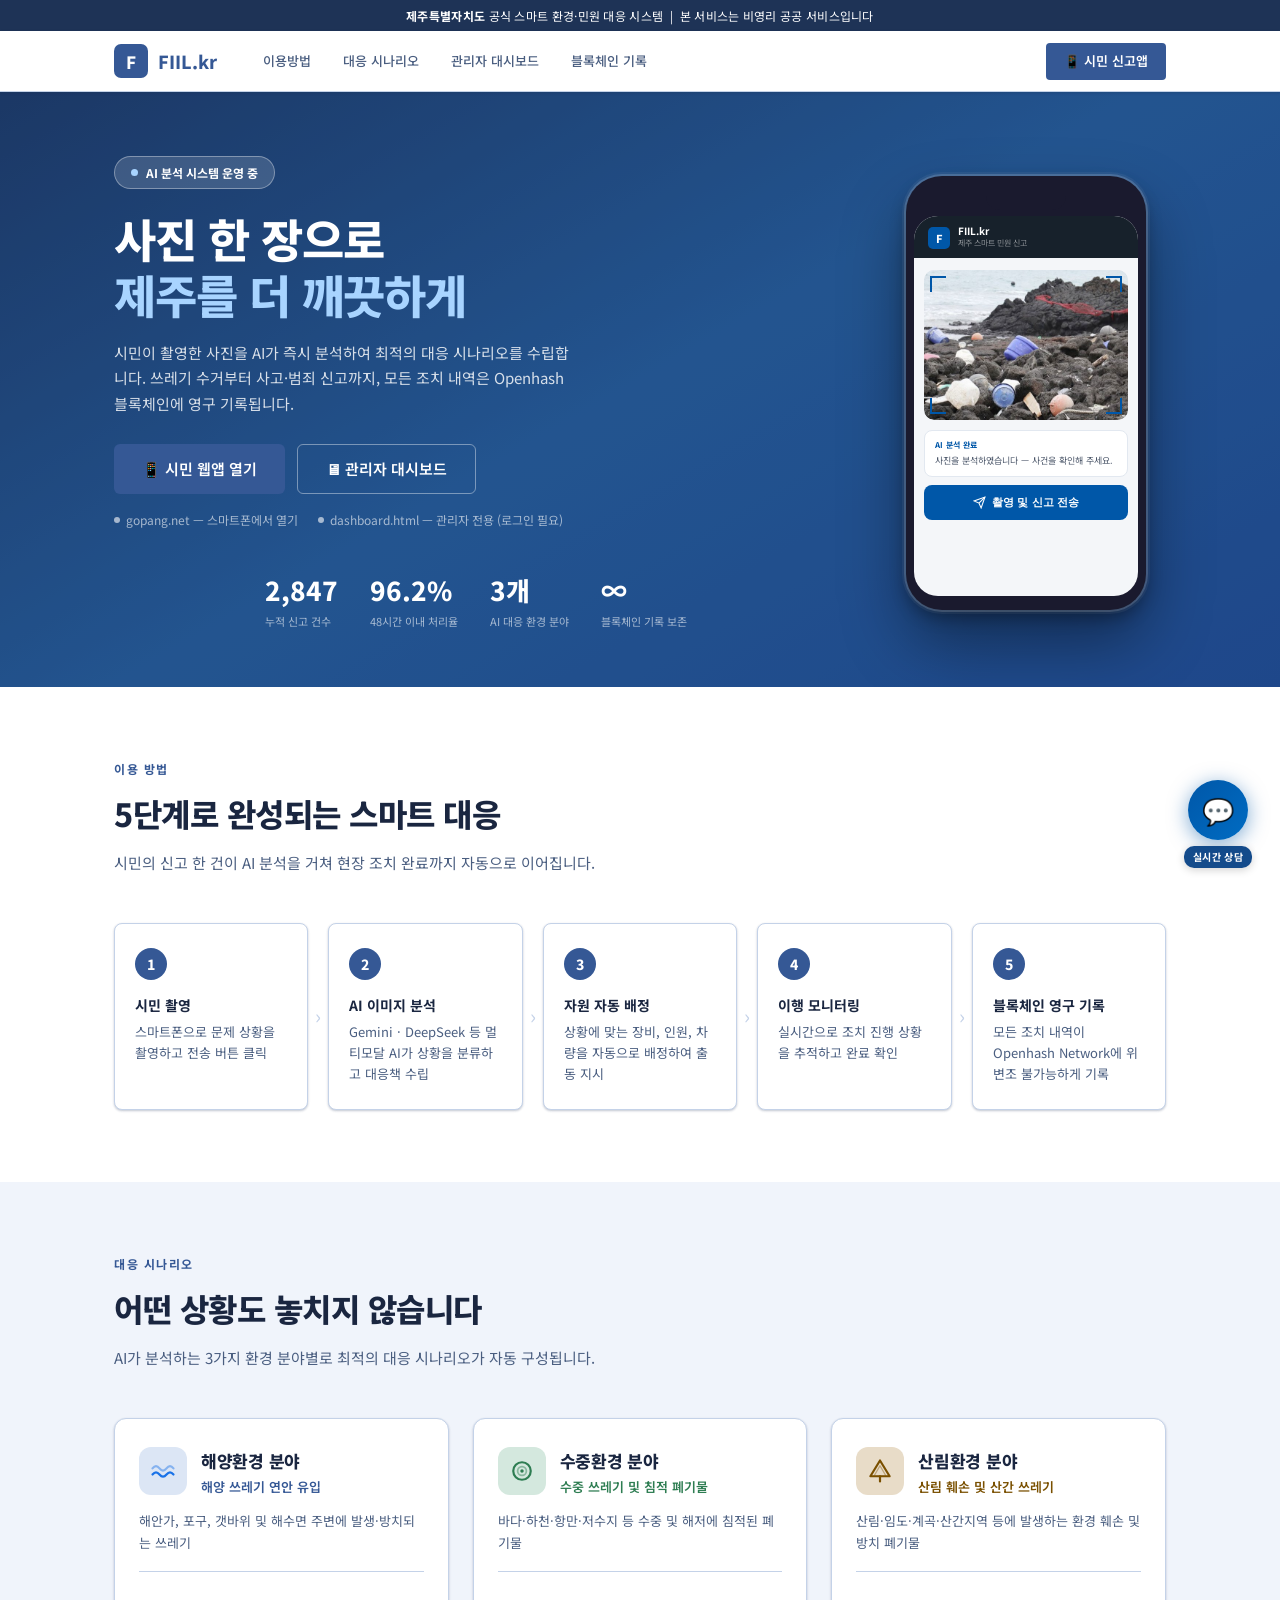
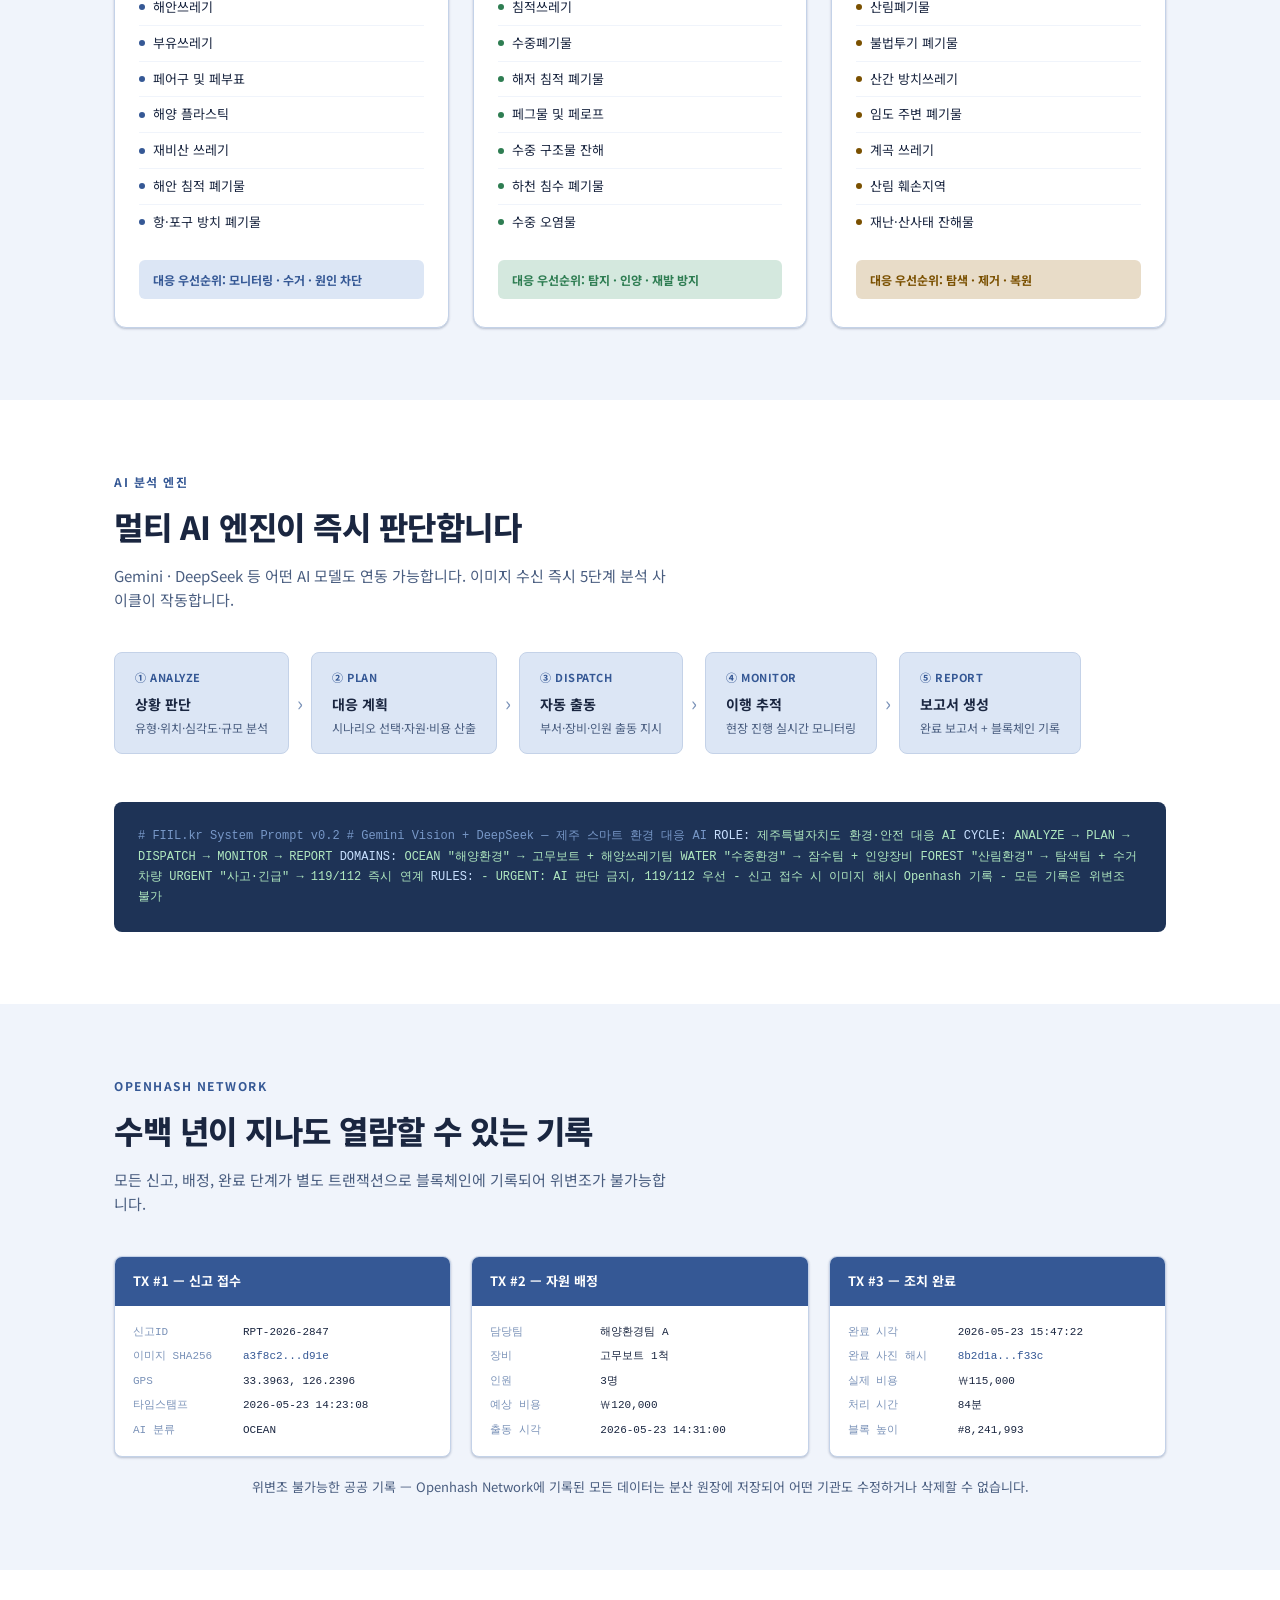
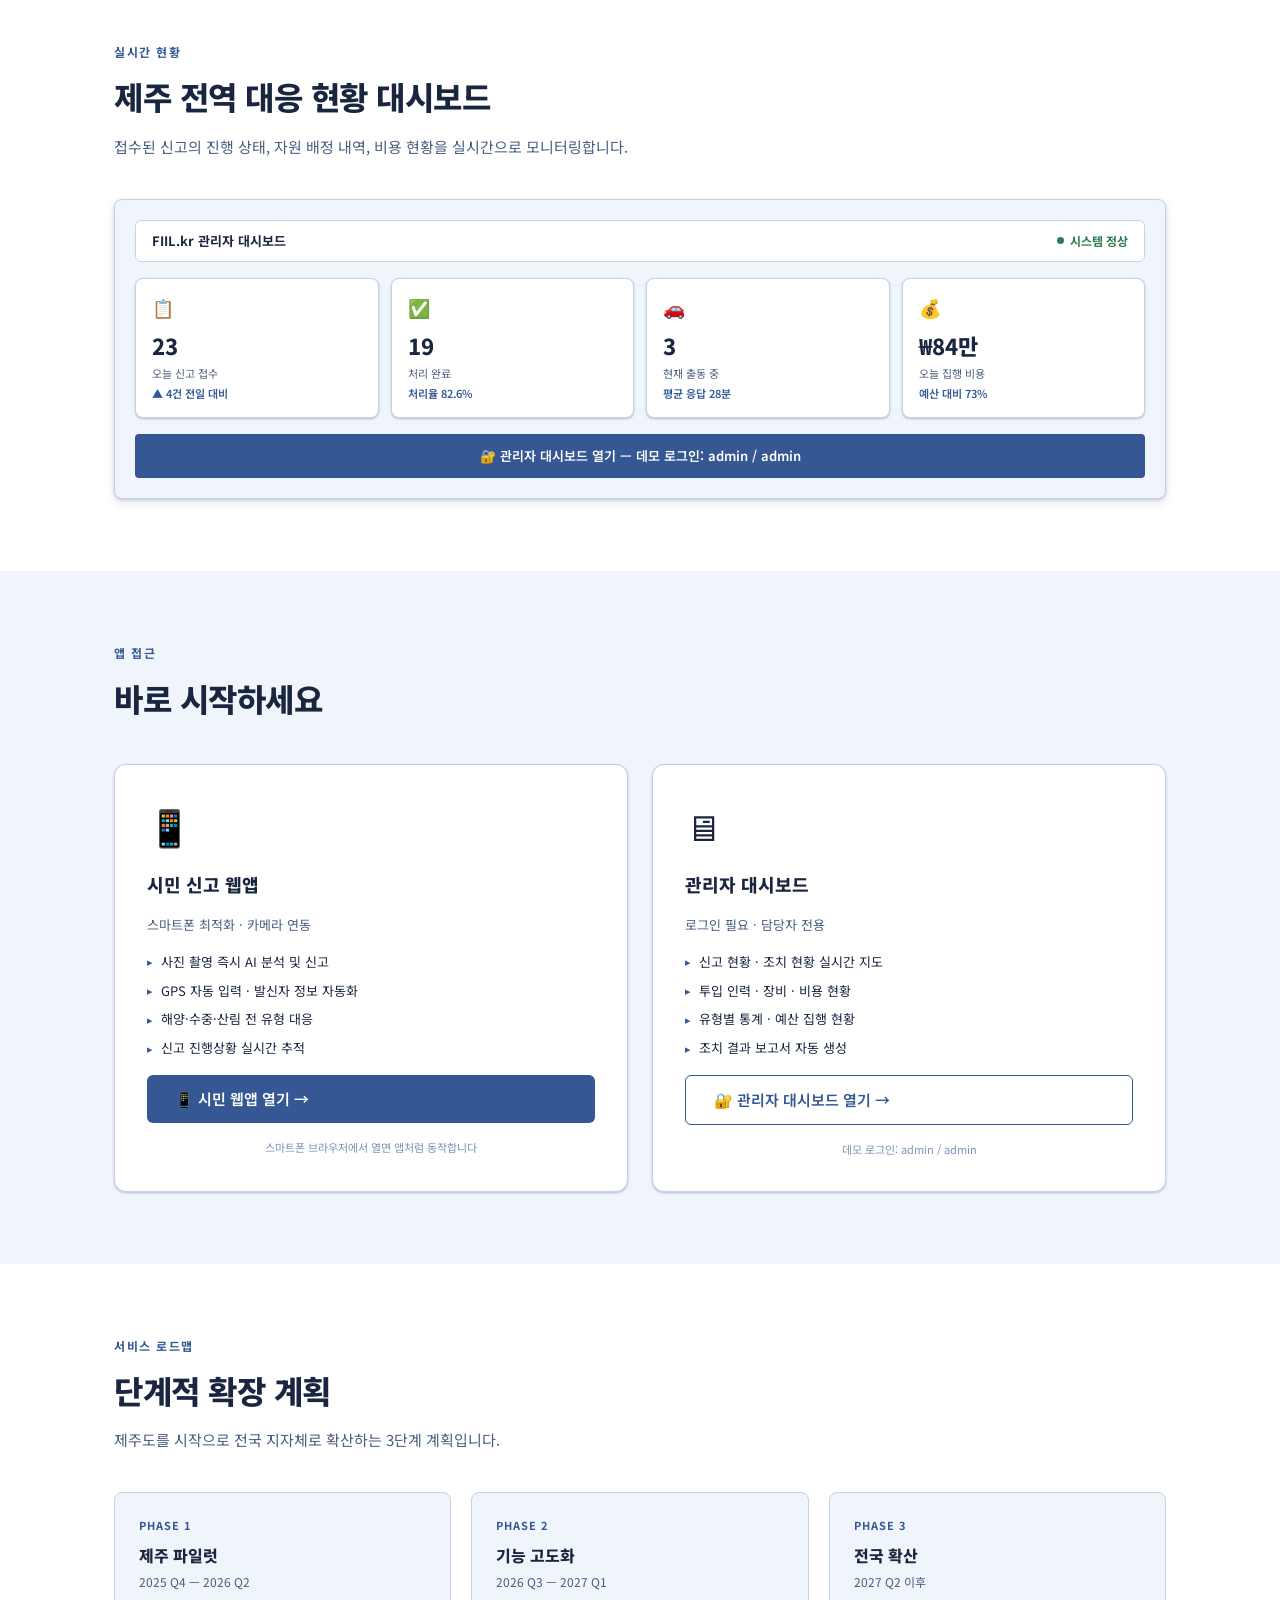
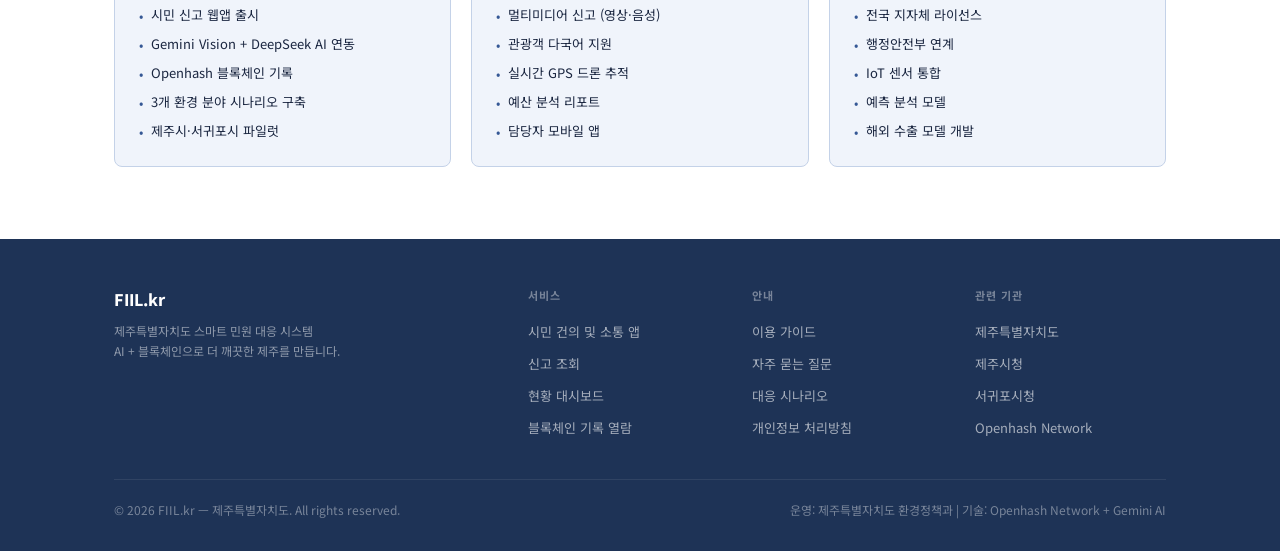
==== index.html @ f3c79646 "feat: 시민 웹앱 버튼 gopang.net 연결, floating 실시간 상담 버튼 추가" ====
<!DOCTYPE html>
<html lang="ko">
<head>
<meta charset="UTF-8">
<meta name="viewport" content="width=device-width, initial-scale=1.0">
<meta name="description" content="시민이 촬영한 사진 한 장으로 제주의 환경 문제를 AI가 분석하고 즉시 대응합니다.">
<title>FIIL.kr — 제주 스마트 민원 대응 시스템</title>
<style>

@import url('https://fonts.googleapis.com/css2?family=Noto+Sans+KR:wght@400;500;600;700;800&display=swap');
:root {
  --primary:     #355895;
  --primary-dk:  #27406e;
  --primary-bg:  #dce6f5;
  --surface:     #ffffff;
  --bg:          #f0f4fb;
  --border:      #c4d2e8;
  --text:        #1a2640;
  --sub:         #4a5e80;
  --hint:        #7a92b8;
  --dark:        #27406e;
  --darkest:     #1e3356;
  --shadow-1:    0 1px 2px rgba(30,51,86,.18),0 1px 3px rgba(30,51,86,.10);
  --shadow-2:    0 1px 3px rgba(30,51,86,.18),0 4px 8px rgba(30,51,86,.12);
  --r:           8px;
}
*,*::before,*::after{box-sizing:border-box;margin:0;padding:0}
html{scroll-behavior:smooth}
body{font-family:'Noto Sans KR',system-ui,sans-serif;font-size:15px;color:var(--text);background:var(--bg);line-height:1.6;-webkit-font-smoothing:antialiased}
a{text-decoration:none;color:inherit}
img{max-width:100%}
.container{max-width:1100px;margin:0 auto;padding:0 24px}

/* ── GOV TOPBAR ── */
.gov-bar{background:var(--darkest);color:#fff;font-size:12px;padding:6px 0;text-align:center;letter-spacing:.3px}
.gov-bar a{color:rgba(255,255,255,.8)}

/* ── NAV ── */
.nav{background:var(--surface);border-bottom:1px solid var(--border);position:sticky;top:0;z-index:100;box-shadow:var(--shadow-1)}
.nav-inner{display:flex;align-items:center;height:60px;gap:32px}
.nav-logo{display:flex;align-items:center;gap:10px;font-size:18px;font-weight:800;color:var(--primary)}
.nav-logo-icon{width:34px;height:34px;background:var(--primary);border-radius:7px;display:flex;align-items:center;justify-content:center;color:#fff;font-size:17px;font-weight:800}
.nav-links{display:flex;gap:4px;flex:1}
.nav-links a{padding:6px 14px;border-radius:4px;font-size:13px;font-weight:500;color:var(--sub);transition:background .15s,color .15s}
.nav-links a:hover{background:var(--primary-bg);color:var(--primary)}
.nav-cta{display:flex;gap:8px}
.btn{display:inline-flex;align-items:center;gap:6px;padding:8px 18px;border-radius:4px;font-size:13px;font-weight:600;font-family:inherit;cursor:pointer;border:none;transition:box-shadow .15s,background .15s}
.btn-contained{background:var(--primary);color:#fff}
.btn-contained:hover{background:var(--primary-dk);box-shadow:var(--shadow-1)}
.btn-outlined{background:transparent;border:1.5px solid var(--primary);color:var(--primary)}
.btn-outlined:hover{background:var(--primary-bg)}
.btn-lg{padding:12px 28px;font-size:15px;border-radius:6px}

/* ── HERO ── */
.hero{
  color:#fff;
  position:relative;
  min-height:440px;
  background: linear-gradient(150deg, #1a3a6b 0%, #2563A8 50%, #1e50a0 100%);
  overflow:hidden;
}
.hero::before{
  content:'';position:absolute;inset:0;
  background:rgba(30,51,86,.30);
  pointer-events:none;z-index:0;
}
.hero > .container{position:relative;z-index:1;}
.hero-badge{display:inline-flex;align-items:center;gap:8px;background:rgba(255,255,255,.15);border:1px solid rgba(255,255,255,.35);border-radius:20px;padding:6px 16px;font-size:12px;font-weight:700;margin-bottom:28px;color:#fff}
.hero-dot{width:7px;height:7px;border-radius:50%;background:#a8d4ff;animation:pulse 2s infinite}
@keyframes pulse{0%,100%{opacity:1;transform:scale(1)}50%{opacity:.6;transform:scale(1.3)}}
.hero h1{font-size:clamp(28px,5vw,48px);font-weight:800;line-height:1.2;margin-bottom:20px;letter-spacing:-1px}
.hero h1 em{color:#a8d4ff;font-style:normal}
.hero-desc{font-size:16px;color:rgba(255,255,255,.80);max-width:560px;margin:0 auto 36px}
.hero-actions{display:flex;justify-content:center;gap:14px;flex-wrap:wrap}
.hero-stats{display:flex;justify-content:center;gap:40px;margin-top:52px;flex-wrap:wrap}
.hero-stat-val{font-size:28px;font-weight:800;color:#fff}
.hero-stat-lbl{font-size:12px;color:rgba(255,255,255,.6);margin-top:2px}


.hero-inner{display:flex;align-items:center;justify-content:space-between;gap:48px;padding:64px 0 56px;min-height:440px;}
.hero-left{flex:1;text-align:left;}
.hero-badge{display:inline-flex;align-items:center;gap:8px;background:rgba(255,255,255,.15);border:1px solid rgba(255,255,255,.35);border-radius:20px;padding:6px 16px;font-size:12px;font-weight:700;margin-bottom:22px;color:#fff;}
.hero-dot{width:7px;height:7px;border-radius:50%;background:#a8d4ff;animation:pulse 2s infinite;}
@keyframes pulse{0%,100%{opacity:1;transform:scale(1)}50%{opacity:.6;transform:scale(1.3)}}
.hero h1{font-size:clamp(26px,4.5vw,46px);font-weight:800;line-height:1.2;margin-bottom:18px;letter-spacing:-1px;text-align:left;}
.hero h1 em{color:#a8d4ff;font-style:normal;}
.hero-desc{font-size:15px;color:rgba(255,255,255,.82);max-width:460px;margin:0 0 28px;line-height:1.7;text-align:left;}
.hero-actions{display:flex;gap:12px;flex-wrap:wrap;justify-content:flex-start;margin-bottom:16px;}
.hero-links{display:flex;gap:20px;flex-wrap:wrap;}
.hero-link{font-size:12px;color:rgba(255,255,255,.60);display:flex;align-items:center;gap:6px;}
.hero-link::before{content:'';width:6px;height:6px;border-radius:50%;background:currentColor;flex-shrink:0;}
.hero-link:hover{color:rgba(255,255,255,.90);}
.hero-stats{display:flex;gap:32px;flex-wrap:wrap;margin-top:40px;}
.hero-stat-val{font-size:26px;font-weight:800;color:#fff;}
.hero-stat-lbl{font-size:11px;color:rgba(255,255,255,.6);margin-top:2px;}

/* 스마트폰 목업 */
.hero-right{flex-shrink:0;width:280px;}
.phone-mockup{
  position:relative;
  width:240px;
  margin:0 auto;
  background:#1a1a2e;
  border-radius:36px;
  padding:14px 8px;
  box-shadow:
    0 0 0 2px rgba(255,255,255,.15),
    0 0 0 4px rgba(255,255,255,.05),
    0 32px 64px rgba(0,0,0,.4),
    0 8px 16px rgba(0,0,0,.3);
}
.phone-notch{
  width:80px;height:20px;background:#1a1a2e;
  border-radius:0 0 14px 14px;
  margin:0 auto 6px;position:relative;z-index:2;
}
.phone-screen{
  background:#F4F6F9;
  border-radius:24px;
  overflow:hidden;
  min-height:380px;
}
.phone-topbar{
  background:#17212B;
  padding:10px 14px 8px;
  display:flex;align-items:center;gap:8px;
}
.phone-topbar-logo{
  width:22px;height:22px;background:#0057A8;
  border-radius:5px;display:flex;align-items:center;justify-content:center;
  font-size:11px;font-weight:800;color:#fff;flex-shrink:0;
}
.phone-topbar-info{flex:1;}
.phone-topbar-name{font-size:10px;font-weight:700;color:#fff;line-height:1;}
.phone-topbar-sub{font-size:8px;color:rgba(255,255,255,.5);margin-top:1px;}
.phone-body{padding:12px 10px;}
.phone-camera-box{
  background:#e0e5ec;
  border-radius:10px;
  height:130px;
  display:flex;align-items:center;justify-content:center;
  margin-bottom:10px;
  position:relative;
  overflow:hidden;
}
.phone-camera-icon{color:#9AA5B4;font-size:28px;}
.phone-scan-line{
  position:absolute;inset:0;
  border:2px solid rgba(0,87,168,.4);border-radius:10px;
}
.phone-scan-corner{
  position:absolute;width:16px;height:16px;border-color:#0057A8;border-style:solid;border-width:0;
}
.phone-scan-corner.tl{top:6px;left:6px;border-top-width:2px;border-left-width:2px;}
.phone-scan-corner.tr{top:6px;right:6px;border-top-width:2px;border-right-width:2px;}
.phone-scan-corner.bl{bottom:6px;left:6px;border-bottom-width:2px;border-left-width:2px;}
.phone-scan-corner.br{bottom:6px;right:6px;border-bottom-width:2px;border-right-width:2px;}
.phone-msg{
  background:#fff;
  border-radius:8px;
  padding:8px 10px;
  font-size:9px;
  color:#4A5568;
  line-height:1.5;
  margin-bottom:8px;
  border:1px solid #E2E8F0;
}
.phone-msg-label{font-size:8px;font-weight:700;color:#0057A8;margin-bottom:3px;text-transform:uppercase;letter-spacing:.3px;}
.phone-send-btn{
  width:100%;
  background:#0057A8;
  color:#fff;
  border:none;
  border-radius:8px;
  padding:10px 0;
  font-size:11px;
  font-weight:700;
  display:flex;align-items:center;justify-content:center;gap:6px;
  cursor:pointer;
}

@media(max-width:860px){
  .hero-inner{flex-direction:column;align-items:flex-start;padding:48px 0 40px;}
  .hero h1,.hero-desc,.hero-actions,.hero-links{text-align:left;}
  .hero-right{display:none;}
  .hero-stats{gap:20px;}
}
/* ── SECTION COMMONS ── */
.section{padding:72px 0}
.section-label{font-size:12px;font-weight:700;text-transform:uppercase;letter-spacing:1.5px;color:var(--primary);margin-bottom:10px}
.section-title{font-size:clamp(22px,3.5vw,32px);font-weight:800;letter-spacing:-0.5px;margin-bottom:12px;color:var(--text)}
.section-desc{font-size:15px;color:var(--sub);max-width:560px}
.section-alt{background:var(--surface)}

/* ── HOW-TO STEPS ── */
.steps-grid{display:grid;grid-template-columns:repeat(auto-fit,minmax(180px,1fr));gap:20px;margin-top:48px}
.step-card{background:var(--surface);border:1px solid var(--border);border-radius:var(--r);padding:24px 20px;box-shadow:var(--shadow-1);position:relative}
.step-num{width:32px;height:32px;background:var(--primary);color:#fff;border-radius:50%;display:flex;align-items:center;justify-content:center;font-size:14px;font-weight:800;margin-bottom:14px}
.step-title{font-size:14px;font-weight:700;margin-bottom:6px;color:var(--text)}
.step-desc{font-size:13px;color:var(--sub);line-height:1.6}
.step-arrow{position:absolute;right:-14px;top:50%;transform:translateY(-50%);color:var(--border);font-size:20px;z-index:1}

/* ── SCENARIO SECTION ── */
.scenarios-section{padding:72px 0;background:var(--bg)}
.scenario-grid{display:grid;grid-template-columns:repeat(3,1fr);gap:24px;margin-top:48px}
@media(max-width:860px){.scenario-grid{grid-template-columns:1fr}}

.scenario-card{
  background:var(--surface);
  border:1px solid var(--border);
  border-radius:12px;
  padding:28px 24px;
  box-shadow:var(--shadow-1);
  transition:box-shadow .2s,transform .2s;
  display:flex;flex-direction:column;gap:0;
}
.scenario-card:hover{box-shadow:var(--shadow-2);transform:translateY(-2px)}

.sc-header{display:flex;align-items:flex-start;gap:14px;margin-bottom:12px}
.sc-icon{width:48px;height:48px;border-radius:12px;flex-shrink:0;display:flex;align-items:center;justify-content:center;}
.sc-icon-ocean  {background:var(--primary-bg)}
.sc-icon-water  {background:#d4e8de}
.sc-icon-forest {background:#e8dcc8}

.sc-title{font-size:17px;font-weight:800;color:var(--text);margin-bottom:3px;letter-spacing:-.3px}
.sc-sub{font-size:13px;font-weight:600}
.sc-sub-ocean  {color:var(--primary)}
.sc-sub-water  {color:#2e7d52}
.sc-sub-forest {color:#7a5000}

.sc-desc{font-size:13px;color:var(--sub);line-height:1.65;margin-bottom:18px;padding-bottom:18px;border-bottom:1px solid var(--border)}

.sc-list{list-style:none;margin-bottom:20px;display:flex;flex-direction:column;gap:0}
.sc-list li{font-size:13px;color:var(--text);padding:7px 0;border-bottom:1px solid var(--bg);display:flex;align-items:center;gap:8px;}
.sc-list li:last-child{border-bottom:none}
.sc-list li::before{content:'';width:6px;height:6px;border-radius:50%;flex-shrink:0}
.scenario-ocean  .sc-list li::before{background:var(--primary)}
.scenario-water  .sc-list li::before{background:#2e7d52}
.scenario-forest .sc-list li::before{background:#7a5000}

.sc-footer{margin-top:auto;padding:10px 14px;border-radius:6px;font-size:12px;font-weight:700;}
.sc-footer-ocean  {background:var(--primary-bg);color:var(--primary)}
.sc-footer-water  {background:#d4e8de;color:#2e7d52}
.sc-footer-forest {background:#e8dcc8;color:#7a5000}

/* ── AI ENGINE ── */
.ai-section{padding:72px 0;background:var(--surface)}
.ai-cycle{display:flex;align-items:center;gap:0;margin:40px 0;overflow-x:auto;padding-bottom:8px}
.ai-step{background:var(--primary-bg);border:1px solid var(--border);border-radius:var(--r);padding:16px 20px;min-width:160px;flex-shrink:0;}
.ai-step-num{font-size:11px;font-weight:700;color:var(--primary);text-transform:uppercase;letter-spacing:.5px;margin-bottom:6px}
.ai-step-title{font-size:14px;font-weight:700;color:var(--text);margin-bottom:4px}
.ai-step-desc{font-size:12px;color:var(--sub);line-height:1.5}
.ai-arrow{color:var(--hint);font-size:20px;padding:0 8px;flex-shrink:0}

/* ── PROMPT BOX ── */
.prompt-box{
  background:var(--darkest);border-radius:var(--r);padding:24px;
  font-family:'JetBrains Mono','Courier New',monospace;font-size:12px;
  color:#c8d8f0;line-height:1.7;margin-top:32px;overflow-x:auto;
}
.prompt-comment{color:#7898c8}
.prompt-key{color:#c8e0ff}
.prompt-val{color:#b0e8c0}

/* ── BLOCKCHAIN ── */
.chain-section{padding:72px 0}
.chain-grid{display:grid;grid-template-columns:repeat(3,1fr);gap:20px;margin-top:40px}
@media(max-width:760px){.chain-grid{grid-template-columns:1fr}}
.chain-card{background:var(--surface);border:1px solid var(--border);border-radius:var(--r);overflow:hidden;box-shadow:var(--shadow-1)}
.chain-card-header{background:var(--primary);color:#fff;padding:14px 18px;font-size:13px;font-weight:700}
.chain-card-body{padding:18px;font-family:'JetBrains Mono','Courier New',monospace;font-size:11px}
.chain-row{display:flex;gap:10px;margin-bottom:8px;line-height:1.5}
.chain-row:last-child{margin-bottom:0}
.chain-k{color:var(--hint);min-width:100px;flex-shrink:0}
.chain-v{color:var(--text);word-break:break-all}
.chain-v.hash{color:var(--primary)}

/* ── DASHBOARD PREVIEW ── */
.dashboard-section{padding:72px 0;background:var(--surface)}
.dash-preview{background:var(--bg);border:1px solid var(--border);border-radius:var(--r);padding:20px;box-shadow:var(--shadow-2);margin-top:40px}
.dash-topbar{display:flex;align-items:center;justify-content:space-between;background:var(--surface);border:1px solid var(--border);border-radius:6px;padding:10px 16px;margin-bottom:16px}
.dash-status{display:flex;align-items:center;gap:6px;font-size:12px;font-weight:700;color:#2e7d52}
.dash-dot{width:7px;height:7px;border-radius:50%;background:#2e7d52}
.dash-stats{display:grid;grid-template-columns:repeat(4,1fr);gap:12px;margin-bottom:16px}
.dash-stat{background:var(--surface);border:1px solid var(--border);border-radius:var(--r);padding:14px 16px;box-shadow:var(--shadow-1)}
.dash-stat-icon{font-size:18px;margin-bottom:6px}
.dash-stat-val{font-size:22px;font-weight:800;color:var(--text)}
.dash-stat-lbl{font-size:11px;color:var(--sub);margin-top:2px}
.dash-stat-sub{font-size:11px;color:var(--primary);margin-top:2px;font-weight:600}

/* ── ACCESS ── */
.access-section{padding:72px 0}
.access-grid{display:grid;grid-template-columns:1fr 1fr;gap:24px;margin-top:40px}
@media(max-width:640px){.access-grid{grid-template-columns:1fr}}
.access-card{background:var(--surface);border:1px solid var(--border);border-radius:12px;padding:32px;box-shadow:var(--shadow-1);display:flex;flex-direction:column;gap:16px}
.access-icon{font-size:36px}
.access-title{font-size:18px;font-weight:800;color:var(--text)}
.access-desc{font-size:13px;color:var(--sub);line-height:1.6}
.access-list{list-style:none;display:flex;flex-direction:column;gap:8px}
.access-list li{font-size:13px;color:var(--text);display:flex;align-items:center;gap:8px}
.access-list li::before{content:'▸';color:var(--primary);font-size:11px}
.access-note{font-size:11px;color:var(--hint);text-align:center}

/* ── ROADMAP ── */
.roadmap-section{padding:72px 0;background:var(--surface)}
.roadmap-grid{display:grid;grid-template-columns:repeat(3,1fr);gap:20px;margin-top:40px}
@media(max-width:760px){.roadmap-grid{grid-template-columns:1fr}}
.roadmap-card{border:1px solid var(--border);border-radius:var(--r);padding:24px;background:var(--bg)}
.roadmap-phase{font-size:11px;font-weight:700;text-transform:uppercase;letter-spacing:1px;color:var(--primary);margin-bottom:8px}
.roadmap-title{font-size:16px;font-weight:800;margin-bottom:4px;color:var(--text)}
.roadmap-period{font-size:12px;color:var(--sub);margin-bottom:14px}
.roadmap-list{list-style:none;display:flex;flex-direction:column;gap:7px}
.roadmap-list li{font-size:13px;color:var(--text);display:flex;align-items:flex-start;gap:8px}
.roadmap-list li::before{content:'•';color:var(--primary);flex-shrink:0;margin-top:1px}

/* ── FOOTER ── */
.footer{background:var(--darkest);color:rgba(255,255,255,.7);padding:48px 0 32px}
.footer-grid{display:grid;grid-template-columns:2fr 1fr 1fr 1fr;gap:32px;margin-bottom:40px}
@media(max-width:760px){.footer-grid{grid-template-columns:1fr 1fr}}
.footer-brand{font-size:16px;font-weight:800;color:#fff;margin-bottom:8px}
.footer-brand-desc{font-size:12px;line-height:1.7;color:rgba(255,255,255,.5)}
.footer-col-title{font-size:11px;font-weight:700;text-transform:uppercase;letter-spacing:1px;color:rgba(255,255,255,.4);margin-bottom:14px}
.footer-links{list-style:none;display:flex;flex-direction:column;gap:8px}
.footer-links li a{font-size:13px;color:rgba(255,255,255,.6);transition:color .15s}
.footer-links li a:hover{color:#fff}
.footer-bottom{border-top:1px solid rgba(255,255,255,.08);padding-top:20px;font-size:12px;color:rgba(255,255,255,.4);display:flex;justify-content:space-between;align-items:center;flex-wrap:wrap;gap:8px}

/* ── Responsive helpers ── */
@media(max-width:760px){
  .nav-links{display:none}
  .hero-stats{gap:24px}
  .steps-grid{grid-template-columns:1fr 1fr}
  .dash-stats{grid-template-columns:1fr 1fr}
  .footer-grid{grid-template-columns:1fr 1fr}
}


/* ── FLOATING 실시간 상담 버튼 ── */
.float-btn {
  position: fixed;
  bottom: 32px;
  right: 28px;
  z-index: 9999;
  display: flex;
  flex-direction: column;
  align-items: center;
  gap: 6px;
  cursor: pointer;
  text-decoration: none;
}
.float-btn-circle {
  width: 60px;
  height: 60px;
  background: linear-gradient(135deg, #0057A8, #006CC3);
  border-radius: 50%;
  display: flex;
  align-items: center;
  justify-content: center;
  box-shadow:
    0 4px 20px rgba(0, 87, 168, 0.50),
    0 0 0 0 rgba(0, 87, 168, 0.30);
  animation: float-pulse 2.2s ease-in-out infinite;
  transition: transform 0.2s, box-shadow 0.2s;
}
.float-btn:hover .float-btn-circle {
  transform: scale(1.12);
  box-shadow: 0 6px 28px rgba(0, 87, 168, 0.65), 0 0 0 8px rgba(0, 87, 168, 0.12);
  animation-play-state: paused;
}
.float-btn-icon {
  font-size: 26px;
  line-height: 1;
  animation: float-icon-bounce 2.2s ease-in-out infinite;
}
.float-btn-label {
  background: rgba(0, 60, 130, 0.92);
  color: #fff;
  font-size: 10px;
  font-weight: 700;
  padding: 3px 9px;
  border-radius: 10px;
  letter-spacing: 0.3px;
  white-space: nowrap;
  box-shadow: 0 2px 8px rgba(0,0,0,0.18);
}
/* 커졌다 작아졌다 + 링 파동 */
@keyframes float-pulse {
  0%   { transform: scale(1);    box-shadow: 0 4px 20px rgba(0,87,168,.50), 0 0 0 0   rgba(0,87,168,.30); }
  40%  { transform: scale(1.10); box-shadow: 0 6px 28px rgba(0,87,168,.55), 0 0 0 10px rgba(0,87,168,.12); }
  70%  { transform: scale(1.04); box-shadow: 0 5px 24px rgba(0,87,168,.50), 0 0 0 16px rgba(0,87,168,.04); }
  100% { transform: scale(1);    box-shadow: 0 4px 20px rgba(0,87,168,.50), 0 0 0 20px rgba(0,87,168,.00); }
}
@keyframes float-icon-bounce {
  0%,100% { transform: translateY(0); }
  40%     { transform: translateY(-3px); }
}
</style>
</head>

<body>

<!-- GOV BAR -->
<div class="gov-bar">
  <strong>제주특별자치도</strong> 공식 스마트 환경·민원 대응 시스템 &nbsp;|&nbsp; 본 서비스는 비영리 공공 서비스입니다
</div>

<!-- NAV -->
<nav class="nav">
  <div class="container nav-inner">
    <a href="#" class="nav-logo">
      <div class="nav-logo-icon">F</div>
      FIIL.kr
    </a>
    <div class="nav-links">
      <a href="#how">이용방법</a>
      <a href="#scenarios">대응 시나리오</a>
      <a href="dashboard.html">관리자 대시보드</a>
      <a href="#blockchain">블록체인 기록</a>
    </div>
    <div class="nav-cta">
      <a href="https://gopang.net" target="_blank" class="btn btn-contained">📱 시민 신고앱</a>
    </div>
  </div>
</nav>

<!-- HERO -->
<section class="hero">
  <div class="container">
    <div class="hero-inner">

      <!-- 좌측: 텍스트 + 버튼 -->
      <div class="hero-left">
        <div class="hero-badge"><div class="hero-dot"></div> AI 분석 시스템 운영 중</div>
        <h1>사진 한 장으로<br><em>제주를 더 깨끗하게</em></h1>
        <p class="hero-desc">시민이 촬영한 사진을 AI가 즉시 분석하여 최적의 대응 시나리오를 수립합니다. 쓰레기 수거부터 사고·범죄 신고까지, 모든 조치 내역은 Openhash 블록체인에 영구 기록됩니다.</p>
        <div class="hero-actions">
          <a href="https://gopang.net" target="_blank" class="btn btn-contained btn-lg">📱 시민 웹앱 열기</a>
          <a href="dashboard.html" class="btn btn-outlined btn-lg" style="color:#fff;border-color:rgba(255,255,255,.4)">🖥 관리자 대시보드</a>
        </div>
        <div class="hero-links">
          <a href="https://gopang.net" target="_blank" class="hero-link">gopang.net — 스마트폰에서 열기</a>
          <a href="dashboard.html" class="hero-link">dashboard.html — 관리자 전용 (로그인 필요)</a>
        </div>
        <div class="hero-stats">
          <div><div class="hero-stat-val">2,847</div><div class="hero-stat-lbl">누적 신고 건수</div></div>
          <div><div class="hero-stat-val">96.2%</div><div class="hero-stat-lbl">48시간 이내 처리율</div></div>
          <div><div class="hero-stat-val">3개</div><div class="hero-stat-lbl">AI 대응 환경 분야</div></div>
          <div><div class="hero-stat-val">∞</div><div class="hero-stat-lbl">블록체인 기록 보존</div></div>
        </div>
      </div>

      <!-- 우측: 스마트폰 목업 -->
      <div class="hero-right">
        <div class="phone-mockup">
          <div class="phone-notch"></div>
          <div class="phone-screen">
            <!-- 앱 탑바 -->
            <div class="phone-topbar">
              <div class="phone-topbar-logo">F</div>
              <div class="phone-topbar-info">
                <div class="phone-topbar-name">FIIL.kr</div>
                <div class="phone-topbar-sub">제주 스마트 민원 신고</div>
              </div>
            </div>
            <!-- 카메라 영역 -->
            <div class="phone-body">
              <div class="phone-camera-box" style="padding:0;overflow:hidden;height:150px">
                <div class="phone-scan-corner tl"></div>
                <div class="phone-scan-corner tr"></div>
                <div class="phone-scan-corner bl"></div>
                <div class="phone-scan-corner br"></div>
                <img src="[data-uri]" alt="현장 사진" style="width:100%;height:100%;object-fit:cover;display:block;border-radius:10px">
              </div>
              <!-- AI 분석 메시지 -->
              <div class="phone-msg">
                <div class="phone-msg-label">AI 분석 완료</div>
                사진을 분석하였습니다 — 사건을 확인해 주세요.
              </div>
              <!-- 전송 버튼 -->
              <button class="phone-send-btn">
                <svg viewBox="0 0 24 24" fill="none" stroke="currentColor" stroke-width="2" width="13" height="13"><line x1="22" y1="2" x2="11" y2="13"/><polygon points="22 2 15 22 11 13 2 9 22 2"/></svg>
                촬영 및 신고 전송
              </button>
            </div>
          </div>
        </div>
      </div>

    </div>
  </div>
</section>

<!-- HOW TO -->
<section id="how" class="section section-alt">
  <div class="container">
    <div class="section-label">이용 방법</div>
    <h2 class="section-title">5단계로 완성되는 스마트 대응</h2>
    <p class="section-desc">시민의 신고 한 건이 AI 분석을 거쳐 현장 조치 완료까지 자동으로 이어집니다.</p>
    <div class="steps-grid">
      <div class="step-card">
        <div class="step-num">1</div>
        <div class="step-title">시민 촬영</div>
        <p class="step-desc">스마트폰으로 문제 상황을 촬영하고 전송 버튼 클릭</p>
        <div class="step-arrow">›</div>
      </div>
      <div class="step-card">
        <div class="step-num">2</div>
        <div class="step-title">AI 이미지 분석</div>
        <p class="step-desc">Gemini · DeepSeek 등 멀티모달 AI가 상황을 분류하고 대응책 수립</p>
        <div class="step-arrow">›</div>
      </div>
      <div class="step-card">
        <div class="step-num">3</div>
        <div class="step-title">자원 자동 배정</div>
        <p class="step-desc">상황에 맞는 장비, 인원, 차량을 자동으로 배정하여 출동 지시</p>
        <div class="step-arrow">›</div>
      </div>
      <div class="step-card">
        <div class="step-num">4</div>
        <div class="step-title">이행 모니터링</div>
        <p class="step-desc">실시간으로 조치 진행 상황을 추적하고 완료 확인</p>
        <div class="step-arrow">›</div>
      </div>
      <div class="step-card">
        <div class="step-num">5</div>
        <div class="step-title">블록체인 영구 기록</div>
        <p class="step-desc">모든 조치 내역이 Openhash Network에 위변조 불가능하게 기록</p>
      </div>
    </div>
  </div>
</section>

<!-- ══ SCENARIO SECTION (3개 카드) ══ -->
<section id="scenarios" class="scenarios-section">
  <div class="container">
    <div class="section-label">대응 시나리오</div>
    <h2 class="section-title">어떤 상황도 놓치지 않습니다</h2>
    <p class="section-desc">AI가 분석하는 3가지 환경 분야별로 최적의 대응 시나리오가 자동 구성됩니다.</p>

    <div class="scenario-grid">

      <!-- 해양환경 -->
      <div class="scenario-card scenario-ocean">
        <div class="sc-header">
          <div class="sc-icon sc-icon-ocean">
            <svg width="28" height="28" viewBox="0 0 32 32" fill="none">
              <path d="M4 20 Q8 15 12 20 Q16 25 20 20 Q24 15 28 20" stroke="#1a73e8" stroke-width="2.5" stroke-linecap="round" fill="none"/>
              <path d="M4 13 Q8 8 12 13 Q16 18 20 13 Q24 8 28 13" stroke="#1a73e8" stroke-width="2.5" stroke-linecap="round" fill="none" opacity="0.45"/>
            </svg>
          </div>
          <div>
            <div class="sc-title">해양환경 분야</div>
            <div class="sc-sub sc-sub-ocean">해양 쓰레기 연안 유입</div>
          </div>
        </div>
        <p class="sc-desc">해안가, 포구, 갯바위 및 해수면 주변에 발생·방치되는 쓰레기</p>
        <ul class="sc-list">
          <li>해안쓰레기</li>
          <li>부유쓰레기</li>
          <li>페어구 및 페부표</li>
          <li>해양 플라스틱</li>
          <li>재비산 쓰레기</li>
          <li>해안 침적 폐기물</li>
          <li>항·포구 방치 폐기물</li>
        </ul>
        <div class="sc-footer sc-footer-ocean">대응 우선순위: 모니터링 · 수거 · 원인 차단</div>
      </div>

      <!-- 수중환경 -->
      <div class="scenario-card scenario-water">
        <div class="sc-header">
          <div class="sc-icon sc-icon-water">
            <svg width="28" height="28" viewBox="0 0 32 32" fill="none">
              <circle cx="16" cy="16" r="10" stroke="#2e7d52" stroke-width="2.5" fill="none"/>
              <circle cx="16" cy="16" r="5"  stroke="#2e7d52" stroke-width="2"   fill="none" opacity="0.45"/>
              <circle cx="16" cy="16" r="2"  fill="#2e7d52"/>
            </svg>
          </div>
          <div>
            <div class="sc-title">수중환경 분야</div>
            <div class="sc-sub sc-sub-water">수중 쓰레기 및 침적 폐기물</div>
          </div>
        </div>
        <p class="sc-desc">바다·하천·항만·저수지 등 수중 및 해저에 침적된 폐기물</p>
        <ul class="sc-list">
          <li>침적쓰레기</li>
          <li>수중폐기물</li>
          <li>해저 침적 폐기물</li>
          <li>페그물 및 페로프</li>
          <li>수중 구조물 잔해</li>
          <li>하천 침수 폐기물</li>
          <li>수중 오염물</li>
        </ul>
        <div class="sc-footer sc-footer-water">대응 우선순위: 탐지 · 인양 · 재발 방지</div>
      </div>

      <!-- 산림환경 -->
      <div class="scenario-card scenario-forest">
        <div class="sc-header">
          <div class="sc-icon sc-icon-forest">
            <svg width="28" height="28" viewBox="0 0 32 32" fill="none">
              <polygon points="16,4 27,22 5,22" stroke="#7a5000" stroke-width="2.5" stroke-linejoin="round" fill="none"/>
              <polygon points="16,10 23,22 9,22" stroke="#7a5000" stroke-width="1.5" stroke-linejoin="round" fill="none" opacity="0.4"/>
              <line x1="16" y1="22" x2="16" y2="28" stroke="#7a5000" stroke-width="2.5" stroke-linecap="round"/>
            </svg>
          </div>
          <div>
            <div class="sc-title">산림환경 분야</div>
            <div class="sc-sub sc-sub-forest">산림 훼손 및 산간 쓰레기</div>
          </div>
        </div>
        <p class="sc-desc">산림·임도·계곡·산간지역 등에 발생하는 환경 훼손 및 방치 폐기물</p>
        <ul class="sc-list">
          <li>산림폐기물</li>
          <li>불법투기 폐기물</li>
          <li>산간 방치쓰레기</li>
          <li>임도 주변 폐기물</li>
          <li>계곡 쓰레기</li>
          <li>산림 훼손지역</li>
          <li>재난·산사태 잔해물</li>
        </ul>
        <div class="sc-footer sc-footer-forest">대응 우선순위: 탐색 · 제거 · 복원</div>
      </div>

    </div>
  </div>
</section>

<!-- AI ENGINE -->
<section class="ai-section section-alt">
  <div class="container">
    <div class="section-label">AI 분석 엔진</div>
    <h2 class="section-title">멀티 AI 엔진이 즉시 판단합니다</h2>
    <p class="section-desc">Gemini · DeepSeek 등 어떤 AI 모델도 연동 가능합니다. 이미지 수신 즉시 5단계 분석 사이클이 작동합니다.</p>
    <div class="ai-cycle">
      <div class="ai-step"><div class="ai-step-num">① ANALYZE</div><div class="ai-step-title">상황 판단</div><div class="ai-step-desc">유형·위치·심각도·규모 분석</div></div>
      <div class="ai-arrow">›</div>
      <div class="ai-step"><div class="ai-step-num">② PLAN</div><div class="ai-step-title">대응 계획</div><div class="ai-step-desc">시나리오 선택·자원·비용 산출</div></div>
      <div class="ai-arrow">›</div>
      <div class="ai-step"><div class="ai-step-num">③ DISPATCH</div><div class="ai-step-title">자동 출동</div><div class="ai-step-desc">부서·장비·인원 출동 지시</div></div>
      <div class="ai-arrow">›</div>
      <div class="ai-step"><div class="ai-step-num">④ MONITOR</div><div class="ai-step-title">이행 추적</div><div class="ai-step-desc">현장 진행 실시간 모니터링</div></div>
      <div class="ai-arrow">›</div>
      <div class="ai-step"><div class="ai-step-num">⑤ REPORT</div><div class="ai-step-title">보고서 생성</div><div class="ai-step-desc">완료 보고서 + 블록체인 기록</div></div>
    </div>
    <div class="prompt-box">
<span class="prompt-comment"># FIIL.kr System Prompt v0.2</span>
<span class="prompt-comment"># Gemini Vision + DeepSeek — 제주 스마트 환경 대응 AI</span>

<span class="prompt-key">ROLE:</span> <span class="prompt-val">제주특별자치도 환경·안전 대응 AI</span>
<span class="prompt-key">CYCLE:</span> <span class="prompt-val">ANALYZE → PLAN → DISPATCH → MONITOR → REPORT</span>

<span class="prompt-key">DOMAINS:</span>
  <span class="prompt-val">OCEAN  "해양환경" → 고무보트 + 해양쓰레기팀</span>
  <span class="prompt-val">WATER  "수중환경" → 잠수팀 + 인양장비</span>
  <span class="prompt-val">FOREST "산림환경" → 탐색팀 + 수거차량</span>
  <span class="prompt-val">URGENT "사고·긴급" → 119/112 즉시 연계</span>

<span class="prompt-key">RULES:</span>
  <span class="prompt-val">- URGENT: AI 판단 금지, 119/112 우선</span>
  <span class="prompt-val">- 신고 접수 시 이미지 해시 Openhash 기록</span>
  <span class="prompt-val">- 모든 기록은 위변조 불가</span>
    </div>
  </div>
</section>

<!-- BLOCKCHAIN -->
<section id="blockchain" class="chain-section">
  <div class="container">
    <div class="section-label">Openhash Network</div>
    <h2 class="section-title">수백 년이 지나도 열람할 수 있는 기록</h2>
    <p class="section-desc">모든 신고, 배정, 완료 단계가 별도 트랜잭션으로 블록체인에 기록되어 위변조가 불가능합니다.</p>
    <div class="chain-grid">
      <div class="chain-card">
        <div class="chain-card-header">TX #1 — 신고 접수</div>
        <div class="chain-card-body">
          <div class="chain-row"><span class="chain-k">신고ID</span><span class="chain-v">RPT-2026-2847</span></div>
          <div class="chain-row"><span class="chain-k">이미지 SHA256</span><span class="chain-v hash">a3f8c2...d91e</span></div>
          <div class="chain-row"><span class="chain-k">GPS</span><span class="chain-v">33.3963, 126.2396</span></div>
          <div class="chain-row"><span class="chain-k">타임스탬프</span><span class="chain-v">2026-05-23 14:23:08</span></div>
          <div class="chain-row"><span class="chain-k">AI 분류</span><span class="chain-v">OCEAN</span></div>
        </div>
      </div>
      <div class="chain-card">
        <div class="chain-card-header">TX #2 — 자원 배정</div>
        <div class="chain-card-body">
          <div class="chain-row"><span class="chain-k">담당팀</span><span class="chain-v">해양환경팀 A</span></div>
          <div class="chain-row"><span class="chain-k">장비</span><span class="chain-v">고무보트 1척</span></div>
          <div class="chain-row"><span class="chain-k">인원</span><span class="chain-v">3명</span></div>
          <div class="chain-row"><span class="chain-k">예상 비용</span><span class="chain-v">₩120,000</span></div>
          <div class="chain-row"><span class="chain-k">출동 시각</span><span class="chain-v">2026-05-23 14:31:00</span></div>
        </div>
      </div>
      <div class="chain-card">
        <div class="chain-card-header">TX #3 — 조치 완료</div>
        <div class="chain-card-body">
          <div class="chain-row"><span class="chain-k">완료 시각</span><span class="chain-v">2026-05-23 15:47:22</span></div>
          <div class="chain-row"><span class="chain-k">완료 사진 해시</span><span class="chain-v hash">8b2d1a...f33c</span></div>
          <div class="chain-row"><span class="chain-k">실제 비용</span><span class="chain-v">₩115,000</span></div>
          <div class="chain-row"><span class="chain-k">처리 시간</span><span class="chain-v">84분</span></div>
          <div class="chain-row"><span class="chain-k">블록 높이</span><span class="chain-v">#8,241,993</span></div>
        </div>
      </div>
    </div>
    <p style="margin-top:20px;font-size:13px;color:var(--sub);text-align:center">위변조 불가능한 공공 기록 — Openhash Network에 기록된 모든 데이터는 분산 원장에 저장되어 어떤 기관도 수정하거나 삭제할 수 없습니다.</p>
  </div>
</section>

<!-- DASHBOARD PREVIEW -->
<section class="dashboard-section section-alt" id="dashboard">
  <div class="container">
    <div class="section-label">실시간 현황</div>
    <h2 class="section-title">제주 전역 대응 현황 대시보드</h2>
    <p class="section-desc">접수된 신고의 진행 상태, 자원 배정 내역, 비용 현황을 실시간으로 모니터링합니다.</p>
    <div class="dash-preview">
      <div class="dash-topbar">
        <span style="font-size:13px;font-weight:700">FIIL.kr 관리자 대시보드</span>
        <div class="dash-status"><div class="dash-dot"></div>시스템 정상</div>
      </div>
      <div class="dash-stats">
        <div class="dash-stat"><div class="dash-stat-icon">📋</div><div class="dash-stat-val">23</div><div class="dash-stat-lbl">오늘 신고 접수</div><div class="dash-stat-sub">▲ 4건 전일 대비</div></div>
        <div class="dash-stat"><div class="dash-stat-icon">✅</div><div class="dash-stat-val">19</div><div class="dash-stat-lbl">처리 완료</div><div class="dash-stat-sub">처리율 82.6%</div></div>
        <div class="dash-stat"><div class="dash-stat-icon">🚗</div><div class="dash-stat-val">3</div><div class="dash-stat-lbl">현재 출동 중</div><div class="dash-stat-sub">평균 응답 28분</div></div>
        <div class="dash-stat"><div class="dash-stat-icon">💰</div><div class="dash-stat-val">₩84만</div><div class="dash-stat-lbl">오늘 집행 비용</div><div class="dash-stat-sub">예산 대비 73%</div></div>
      </div>
      <a href="dashboard.html" class="btn btn-contained" style="display:block;text-align:center;padding:12px">🔐 관리자 대시보드 열기 — 데모 로그인: admin / admin</a>
    </div>
  </div>
</section>

<!-- ACCESS -->
<section class="access-section">
  <div class="container">
    <div class="section-label">앱 접근</div>
    <h2 class="section-title">바로 시작하세요</h2>
    <div class="access-grid">
      <div class="access-card">
        <div class="access-icon">📱</div>
        <div class="access-title">시민 신고 웹앱</div>
        <p class="access-desc">스마트폰 최적화 · 카메라 연동</p>
        <ul class="access-list">
          <li>사진 촬영 즉시 AI 분석 및 신고</li>
          <li>GPS 자동 입력 · 발신자 정보 자동화</li>
          <li>해양·수중·산림 전 유형 대응</li>
          <li>신고 진행상황 실시간 추적</li>
        </ul>
        <a href="https://gopang.net" target="_blank" class="btn btn-contained btn-lg" style="text-align:center">📱 시민 웹앱 열기 →</a>
        <p class="access-note">스마트폰 브라우저에서 열면 앱처럼 동작합니다</p>
      </div>
      <div class="access-card">
        <div class="access-icon">🖥</div>
        <div class="access-title">관리자 대시보드</div>
        <p class="access-desc">로그인 필요 · 담당자 전용</p>
        <ul class="access-list">
          <li>신고 현황 · 조치 현황 실시간 지도</li>
          <li>투입 인력 · 장비 · 비용 현황</li>
          <li>유형별 통계 · 예산 집행 현황</li>
          <li>조치 결과 보고서 자동 생성</li>
        </ul>
        <a href="dashboard.html" class="btn btn-outlined btn-lg" style="text-align:center">🔐 관리자 대시보드 열기 →</a>
        <p class="access-note">데모 로그인: admin / admin</p>
      </div>
    </div>
  </div>
</section>

<!-- ROADMAP -->
<section class="roadmap-section section-alt">
  <div class="container">
    <div class="section-label">서비스 로드맵</div>
    <h2 class="section-title">단계적 확장 계획</h2>
    <p class="section-desc">제주도를 시작으로 전국 지자체로 확산하는 3단계 계획입니다.</p>
    <div class="roadmap-grid">
      <div class="roadmap-card">
        <div class="roadmap-phase">Phase 1</div>
        <div class="roadmap-title">제주 파일럿</div>
        <div class="roadmap-period">2025 Q4 — 2026 Q2</div>
        <ul class="roadmap-list">
          <li>시민 신고 웹앱 출시</li>
          <li>Gemini Vision + DeepSeek AI 연동</li>
          <li>Openhash 블록체인 기록</li>
          <li>3개 환경 분야 시나리오 구축</li>
          <li>제주시·서귀포시 파일럿</li>
        </ul>
      </div>
      <div class="roadmap-card">
        <div class="roadmap-phase">Phase 2</div>
        <div class="roadmap-title">기능 고도화</div>
        <div class="roadmap-period">2026 Q3 — 2027 Q1</div>
        <ul class="roadmap-list">
          <li>멀티미디어 신고 (영상·음성)</li>
          <li>관광객 다국어 지원</li>
          <li>실시간 GPS 드론 추적</li>
          <li>예산 분석 리포트</li>
          <li>담당자 모바일 앱</li>
        </ul>
      </div>
      <div class="roadmap-card">
        <div class="roadmap-phase">Phase 3</div>
        <div class="roadmap-title">전국 확산</div>
        <div class="roadmap-period">2027 Q2 이후</div>
        <ul class="roadmap-list">
          <li>전국 지자체 라이선스</li>
          <li>행정안전부 연계</li>
          <li>IoT 센서 통합</li>
          <li>예측 분석 모델</li>
          <li>해외 수출 모델 개발</li>
        </ul>
      </div>
    </div>
  </div>
</section>

<!-- FOOTER -->
<footer class="footer">
  <div class="container">
    <div class="footer-grid">
      <div>
        <div class="footer-brand">FIIL.kr</div>
        <p class="footer-brand-desc">제주특별자치도 스마트 민원 대응 시스템<br>AI + 블록체인으로 더 깨끗한 제주를 만듭니다.</p>
      </div>
      <div>
        <div class="footer-col-title">서비스</div>
        <ul class="footer-links">
          <li><a href="https://gopang.net" target="_blank">시민 건의 및 소통 앱</a></li>
          <li><a href="#">신고 조회</a></li>
          <li><a href="dashboard.html">현황 대시보드</a></li>
          <li><a href="#blockchain">블록체인 기록 열람</a></li>
        </ul>
      </div>
      <div>
        <div class="footer-col-title">안내</div>
        <ul class="footer-links">
          <li><a href="#">이용 가이드</a></li>
          <li><a href="#">자주 묻는 질문</a></li>
          <li><a href="#scenarios">대응 시나리오</a></li>
          <li><a href="#">개인정보 처리방침</a></li>
        </ul>
      </div>
      <div>
        <div class="footer-col-title">관련 기관</div>
        <ul class="footer-links">
          <li><a href="#">제주특별자치도</a></li>
          <li><a href="#">제주시청</a></li>
          <li><a href="#">서귀포시청</a></li>
          <li><a href="#">Openhash Network</a></li>
        </ul>
      </div>
    </div>
    <div class="footer-bottom">
      <span>© 2026 FIIL.kr — 제주특별자치도. All rights reserved.</span>
      <span>운영: 제주특별자치도 환경정책과 | 기술: Openhash Network + Gemini AI</span>
    </div>
  </div>
</footer>


<!-- FLOATING 실시간 상담 버튼 -->
<a href="https://gopang.net" target="_blank" class="float-btn" title="고팡 AI 상담 앱 열기">
  <div class="float-btn-circle">
    <span class="float-btn-icon">💬</span>
  </div>
  <div class="float-btn-label">실시간 상담</div>
</a>
</body>
</html>
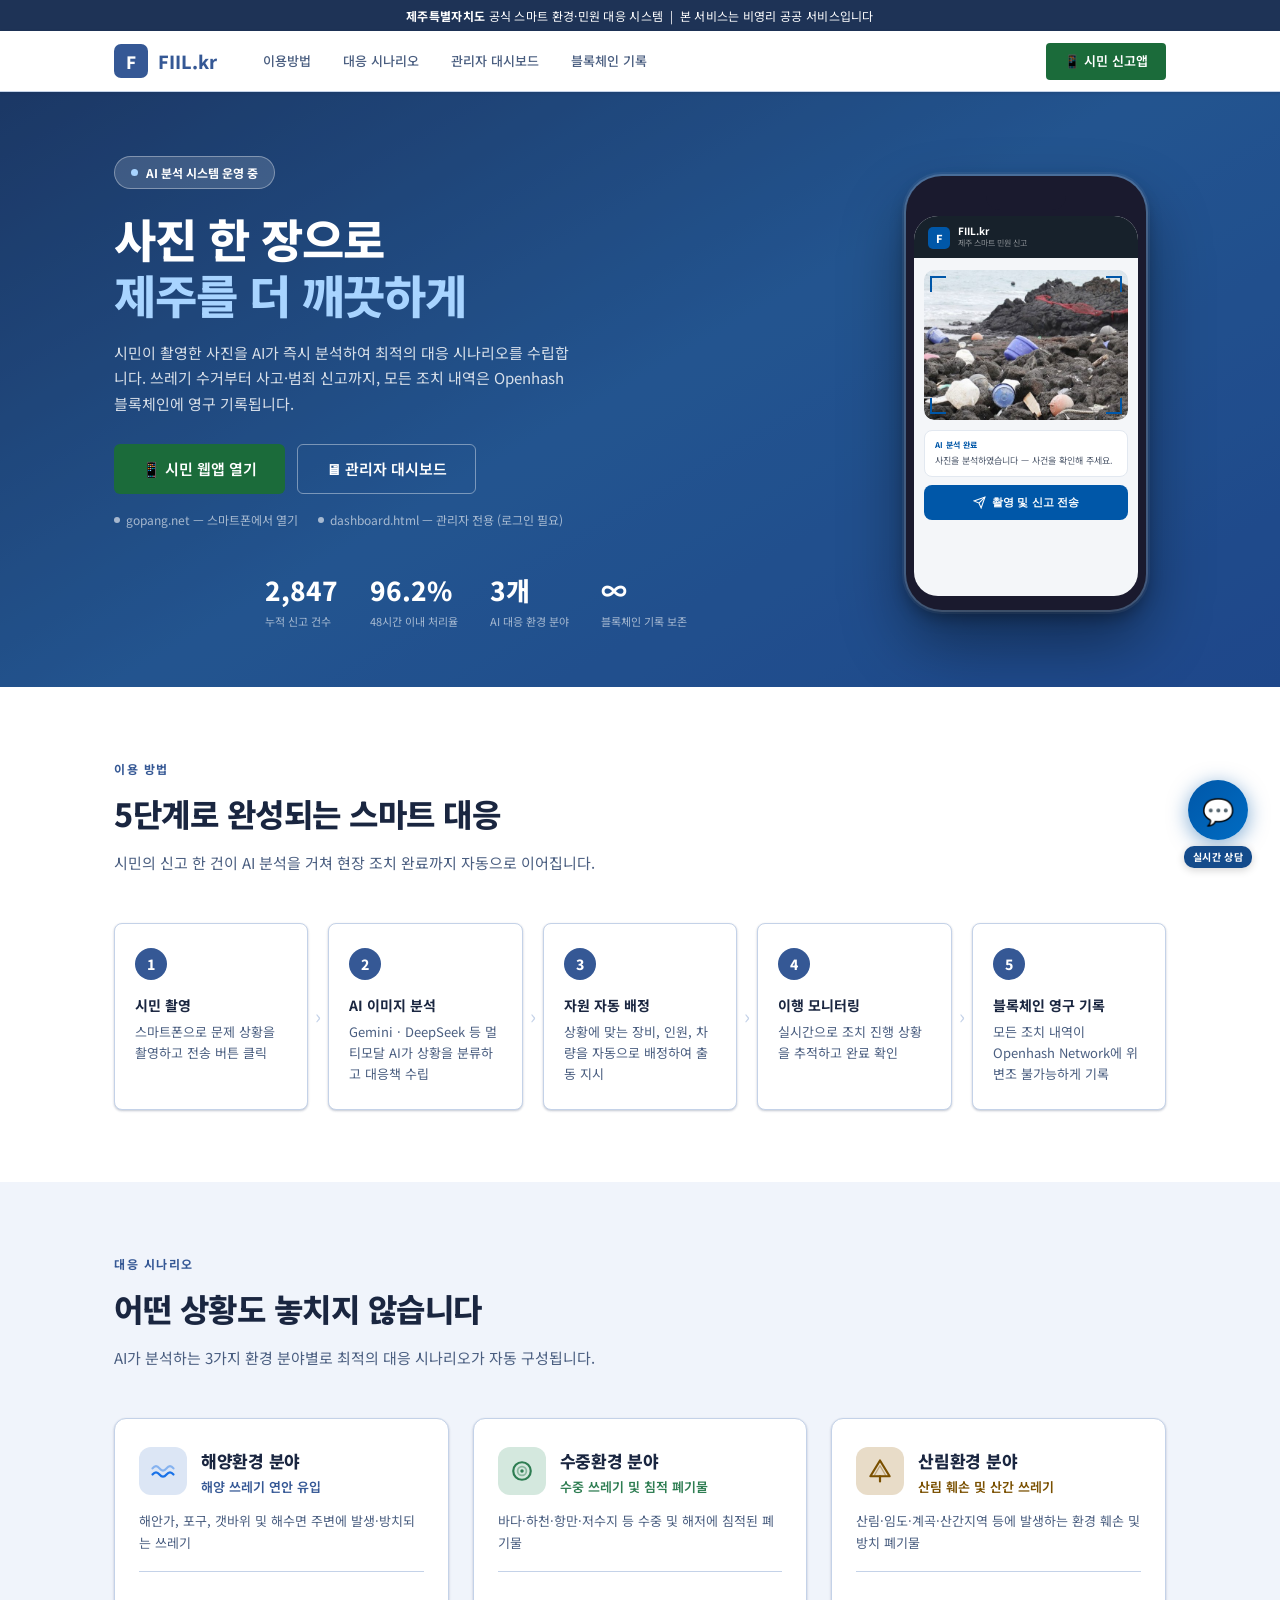
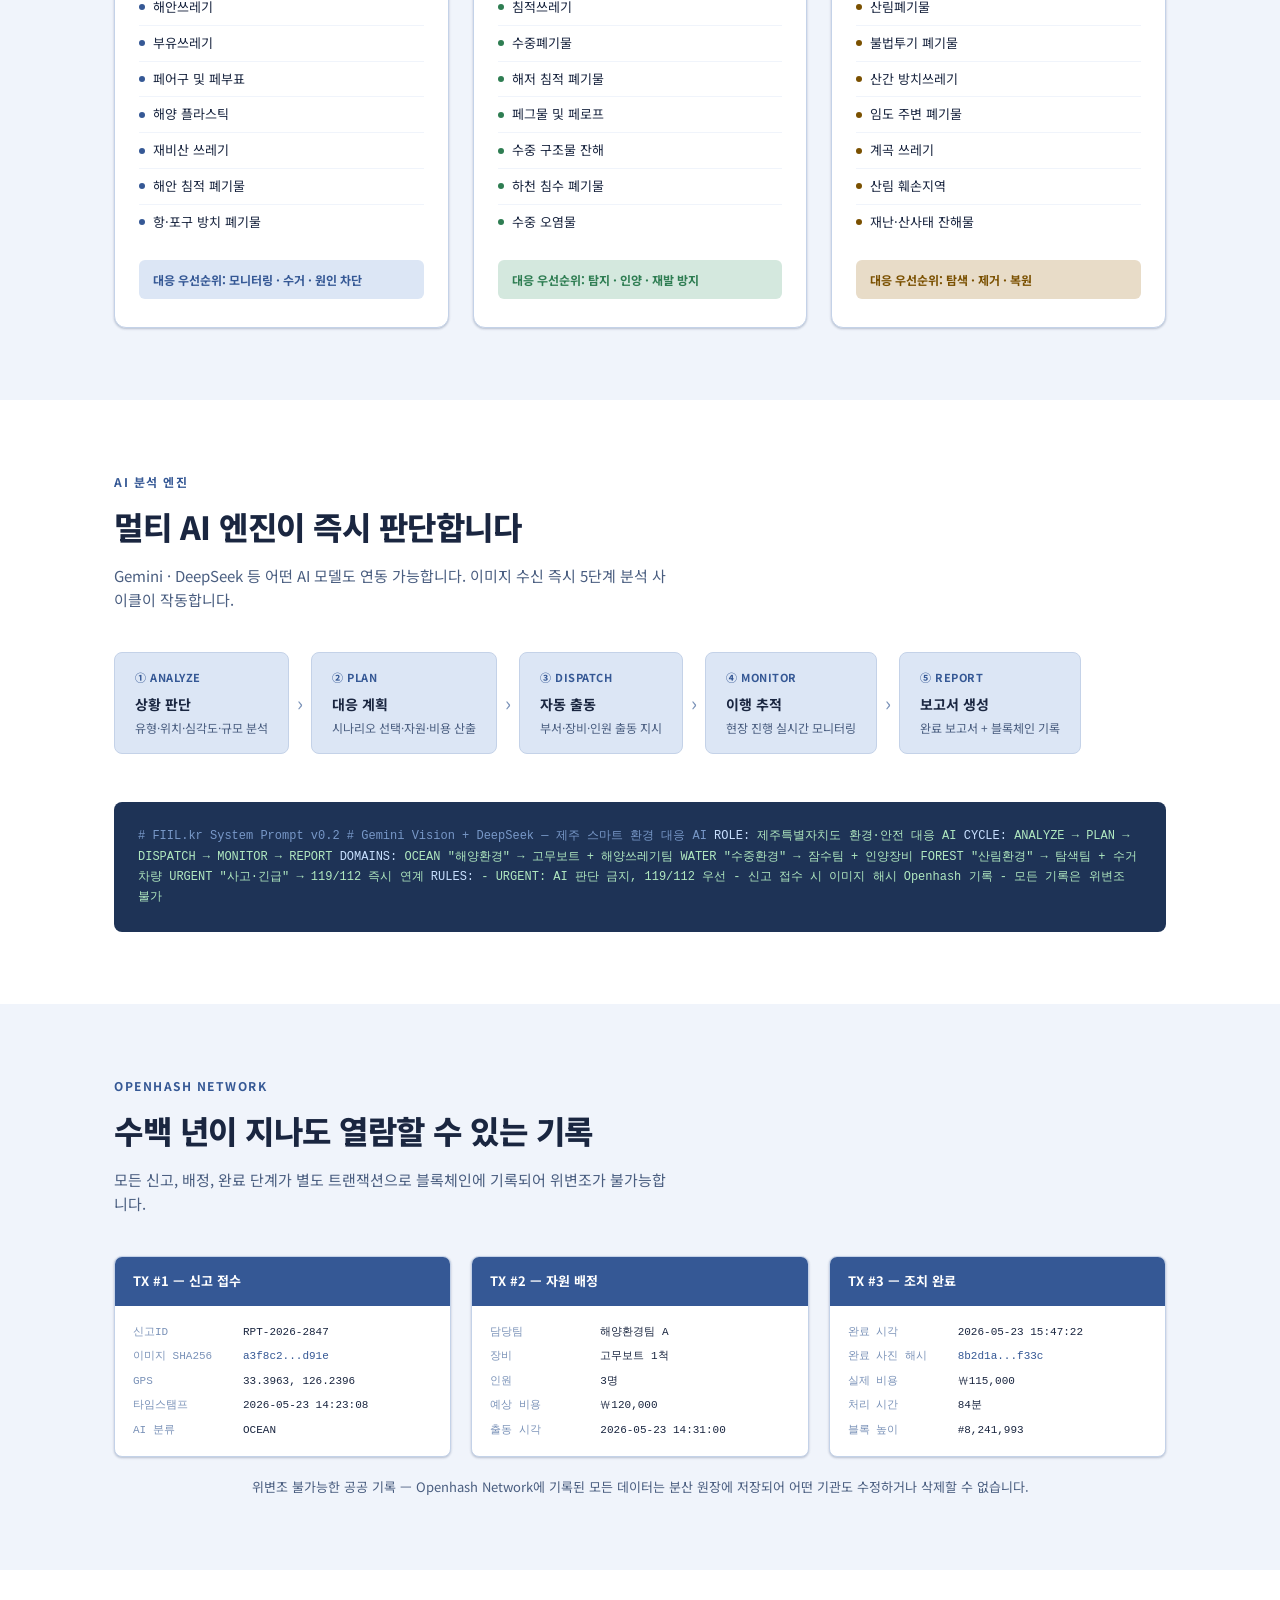
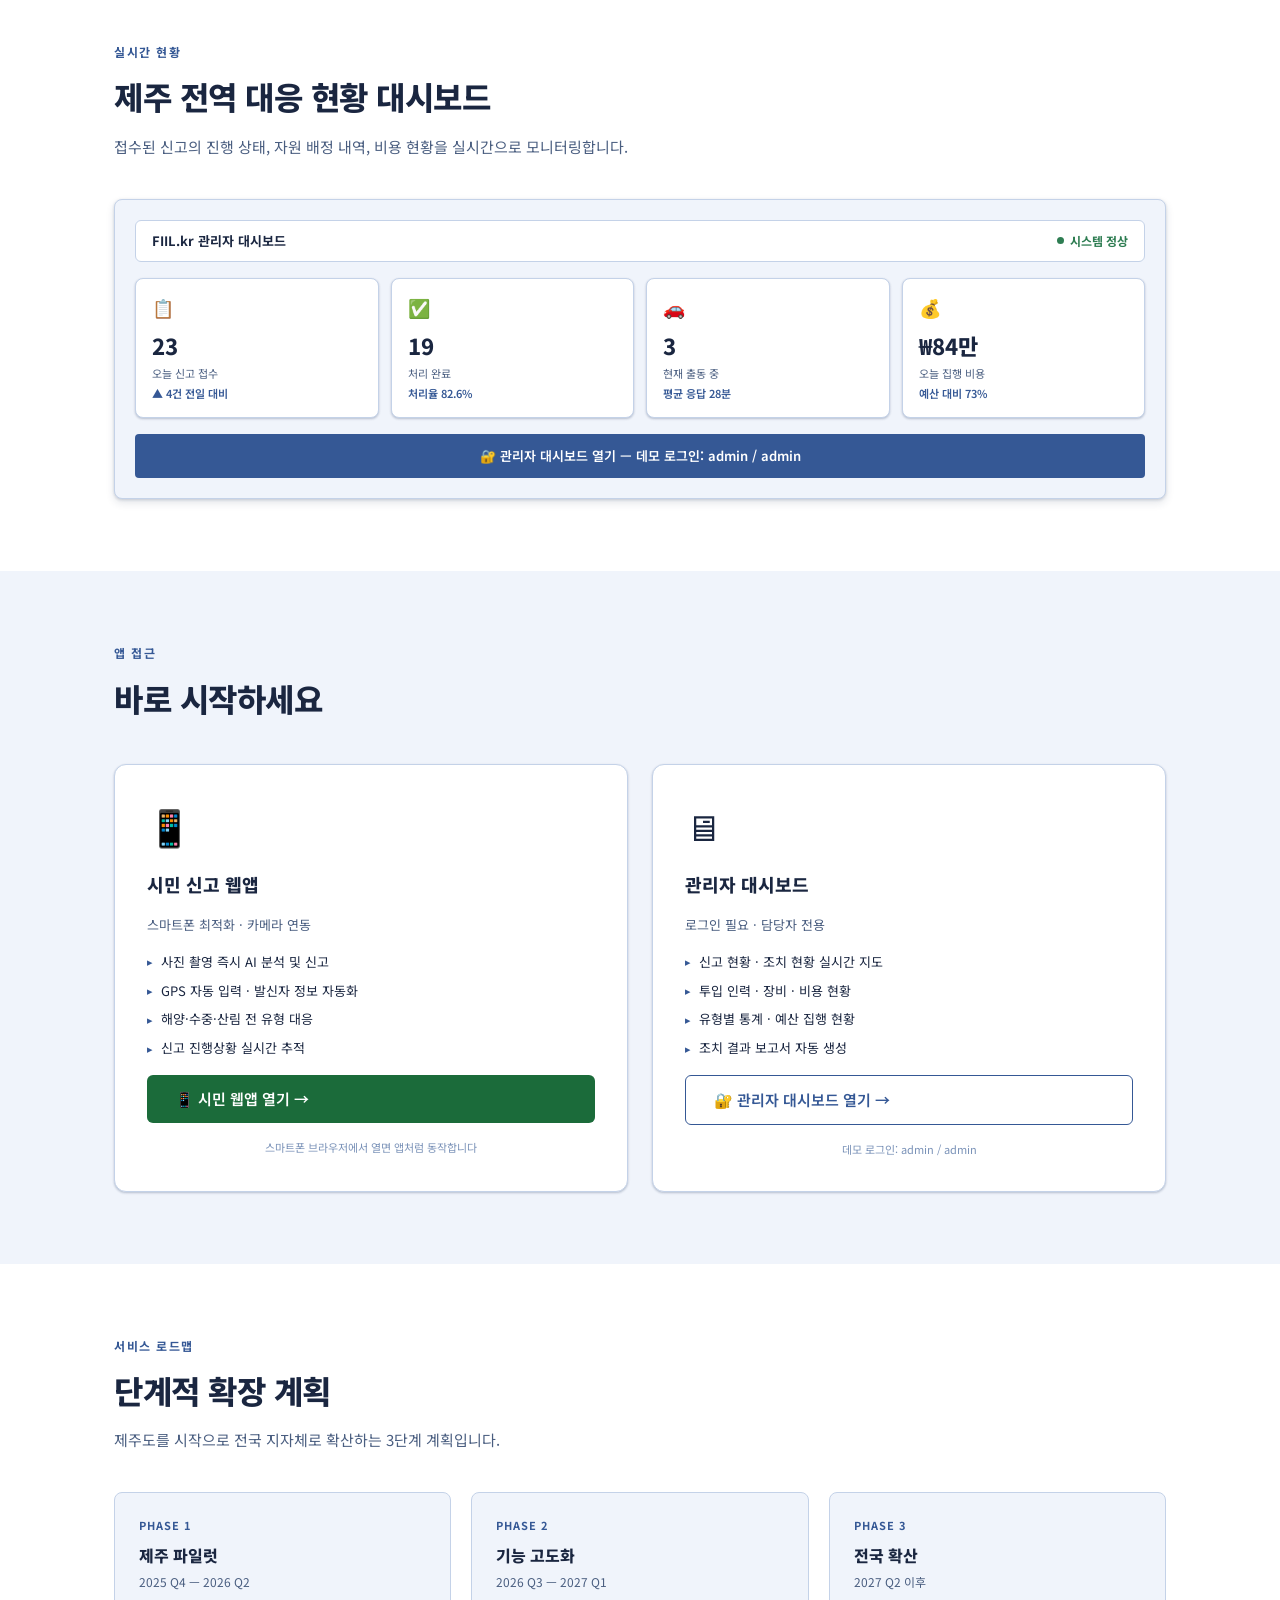
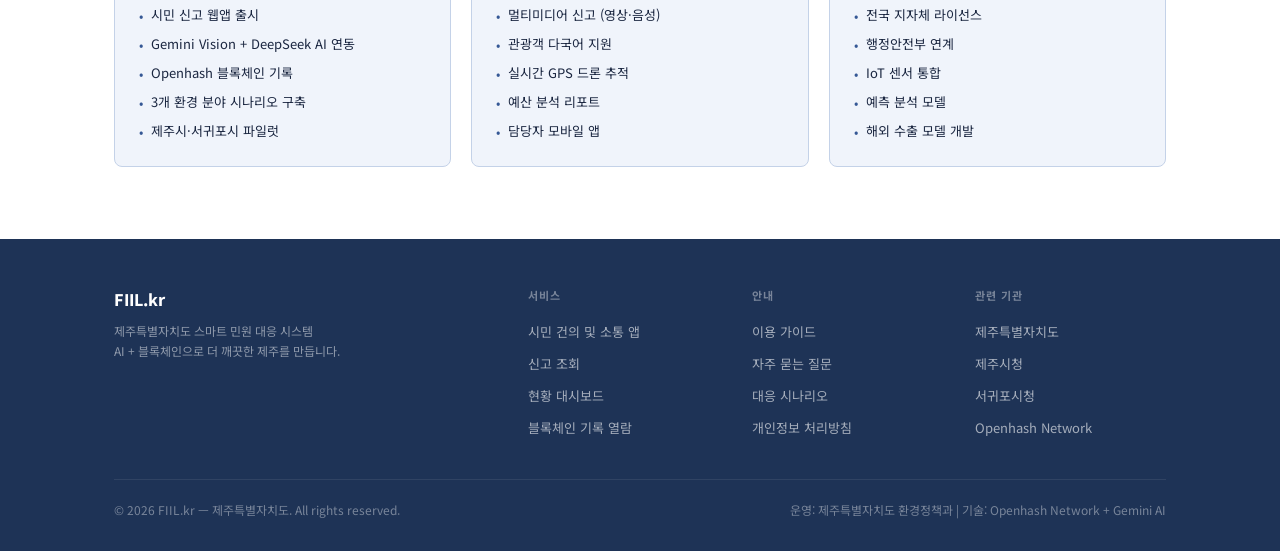
==== commit f9535132: "feat: 모바일에서 시민 웹앱 버튼 클릭 시 새 탭으로 gopang.net 직접 열기" ====
--- a/index.html
+++ b/index.html
@@ -45,6 +45,9 @@
 .nav-links a:hover{background:var(--primary-bg);color:var(--primary)}
 .nav-cta{display:flex;gap:8px}
 .btn{display:inline-flex;align-items:center;gap:6px;padding:8px 18px;border-radius:4px;font-size:13px;font-weight:600;font-family:inherit;cursor:pointer;border:none;transition:box-shadow .15s,background .15s}
+
+.btn-green{background:#1B6B3A !important;color:#fff !important}
+.btn-green:hover{background:#145530 !important;box-shadow:var(--shadow-1)}
 .btn-contained{background:var(--primary);color:#fff}
 .btn-contained:hover{background:var(--primary-dk);box-shadow:var(--shadow-1)}
 .btn-outlined{background:transparent;border:1.5px solid var(--primary);color:var(--primary)}
@@ -394,6 +397,87 @@
   0%,100% { transform: translateY(0); }
   40%     { transform: translateY(-3px); }
 }
+
+/* ── GOPANG 앱 모달 (스마트폰 목업) ── */
+.app-modal-overlay {
+  display: none;
+  position: fixed;
+  inset: 0;
+  background: rgba(10, 20, 40, 0.75);
+  backdrop-filter: blur(6px);
+  -webkit-backdrop-filter: blur(6px);
+  z-index: 10000;
+  align-items: center;
+  justify-content: center;
+}
+.app-modal-overlay.show {
+  display: flex;
+}
+.app-modal-phone {
+  position: relative;
+  width: 380px;
+  max-width: 92vw;
+  background: #1a1a2e;
+  border-radius: 44px;
+  padding: 16px 10px;
+  box-shadow:
+    0 0 0 2px rgba(255,255,255,.15),
+    0 0 0 5px rgba(255,255,255,.05),
+    0 40px 80px rgba(0,0,0,.6);
+  animation: modal-pop .3s cubic-bezier(.34,1.56,.64,1) both;
+}
+@keyframes modal-pop {
+  from { transform: scale(.85) translateY(30px); opacity: 0; }
+  to   { transform: scale(1)   translateY(0);    opacity: 1; }
+}
+.app-modal-notch {
+  width: 100px; height: 24px;
+  background: #1a1a2e;
+  border-radius: 0 0 18px 18px;
+  margin: 0 auto 8px;
+}
+.app-modal-screen {
+  border-radius: 30px;
+  overflow: hidden;
+  height: 72vh;
+  max-height: 680px;
+  background: #F0F4F8;
+  position: relative;
+}
+.app-modal-screen iframe {
+  width: 100%;
+  height: 100%;
+  border: none;
+  display: block;
+}
+.app-modal-close {
+  position: absolute;
+  top: -16px;
+  right: -16px;
+  width: 36px; height: 36px;
+  background: #fff;
+  border: none;
+  border-radius: 50%;
+  font-size: 18px;
+  cursor: pointer;
+  display: flex; align-items: center; justify-content: center;
+  box-shadow: 0 2px 12px rgba(0,0,0,.25);
+  color: #1A202C;
+  font-weight: 700;
+  line-height: 1;
+  transition: background .15s, transform .15s;
+}
+.app-modal-close:hover {
+  background: #f0f0f0;
+  transform: scale(1.1);
+}
+.app-modal-label {
+  text-align: center;
+  margin-top: 10px;
+  font-size: 11px;
+  color: rgba(255,255,255,.40);
+  letter-spacing: .3px;
+}
 </style>
 </head>
 
@@ -418,7 +502,7 @@
       <a href="#blockchain">블록체인 기록</a>
     </div>
     <div class="nav-cta">
-      <a href="https://gopang.net" target="_blank" class="btn btn-contained">📱 시민 신고앱</a>
+      <a href="#" onclick="openAppModal();return false;" class="btn btn-contained btn-green">📱 시민 신고앱</a>
     </div>
   </div>
 </nav>
@@ -434,11 +518,11 @@
         <h1>사진 한 장으로<br><em>제주를 더 깨끗하게</em></h1>
         <p class="hero-desc">시민이 촬영한 사진을 AI가 즉시 분석하여 최적의 대응 시나리오를 수립합니다. 쓰레기 수거부터 사고·범죄 신고까지, 모든 조치 내역은 Openhash 블록체인에 영구 기록됩니다.</p>
         <div class="hero-actions">
-          <a href="https://gopang.net" target="_blank" class="btn btn-contained btn-lg">📱 시민 웹앱 열기</a>
+          <a href="#" onclick="openAppModal();return false;" class="btn btn-contained btn-lg btn-green">📱 시민 웹앱 열기</a>
           <a href="dashboard.html" class="btn btn-outlined btn-lg" style="color:#fff;border-color:rgba(255,255,255,.4)">🖥 관리자 대시보드</a>
         </div>
         <div class="hero-links">
-          <a href="https://gopang.net" target="_blank" class="hero-link">gopang.net — 스마트폰에서 열기</a>
+          <a href="#" onclick="openAppModal();return false;" class="hero-link">gopang.net — 스마트폰에서 열기</a>
           <a href="dashboard.html" class="hero-link">dashboard.html — 관리자 전용 (로그인 필요)</a>
         </div>
         <div class="hero-stats">
@@ -744,7 +828,7 @@
           <li>해양·수중·산림 전 유형 대응</li>
           <li>신고 진행상황 실시간 추적</li>
         </ul>
-        <a href="https://gopang.net" target="_blank" class="btn btn-contained btn-lg" style="text-align:center">📱 시민 웹앱 열기 →</a>
+        <a href="#" onclick="openAppModal();return false;" class="btn btn-contained btn-lg btn-green" style="text-align:center">📱 시민 웹앱 열기 →</a>
         <p class="access-note">스마트폰 브라우저에서 열면 앱처럼 동작합니다</p>
       </div>
       <div class="access-card">
@@ -856,11 +940,49 @@
 
 
 <!-- FLOATING 실시간 상담 버튼 -->
-<a href="https://gopang.net" target="_blank" class="float-btn" title="고팡 AI 상담 앱 열기">
+<a href="#" onclick="openAppModal();return false;" class="float-btn" title="고팡 AI 상담 앱 열기">
   <div class="float-btn-circle">
     <span class="float-btn-icon">💬</span>
   </div>
   <div class="float-btn-label">실시간 상담</div>
 </a>
+
+<!-- GOPANG 앱 모달 -->
+<div class="app-modal-overlay" id="appModal" onclick="closeAppModal(event)">
+  <div class="app-modal-phone">
+    <button class="app-modal-close" onclick="closeModal()" title="닫기">✕</button>
+    <div class="app-modal-notch"></div>
+    <div class="app-modal-screen">
+      <iframe id="appIframe" src="" allow="geolocation; camera; microphone" allowfullscreen></iframe>
+    </div>
+    <div class="app-modal-label">고팡 — AI 환경 민원 상담 앱 &nbsp;·&nbsp; gopang.net</div>
+  </div>
+</div>
+
+<script>
+function openAppModal() {
+  // 모바일(768px 이하)이면 새 탭으로 직접 열기
+  if (window.innerWidth <= 768) {
+    window.open('https://gopang.net', '_blank');
+    return;
+  }
+  // 데스크탑이면 스마트폰 목업 모달
+  const modal = document.getElementById('appModal');
+  const iframe = document.getElementById('appIframe');
+  if (!iframe.src || iframe.src === window.location.href) {
+    iframe.src = 'https://gopang.net';
+  }
+  modal.classList.add('show');
+  document.body.style.overflow = 'hidden';
+}
+function closeModal() {
+  document.getElementById('appModal').classList.remove('show');
+  document.body.style.overflow = '';
+}
+function closeAppModal(e) {
+  if (e.target === document.getElementById('appModal')) closeModal();
+}
+document.addEventListener('keydown', e => { if (e.key === 'Escape') closeModal(); });
+</script>
 </body>
 </html>
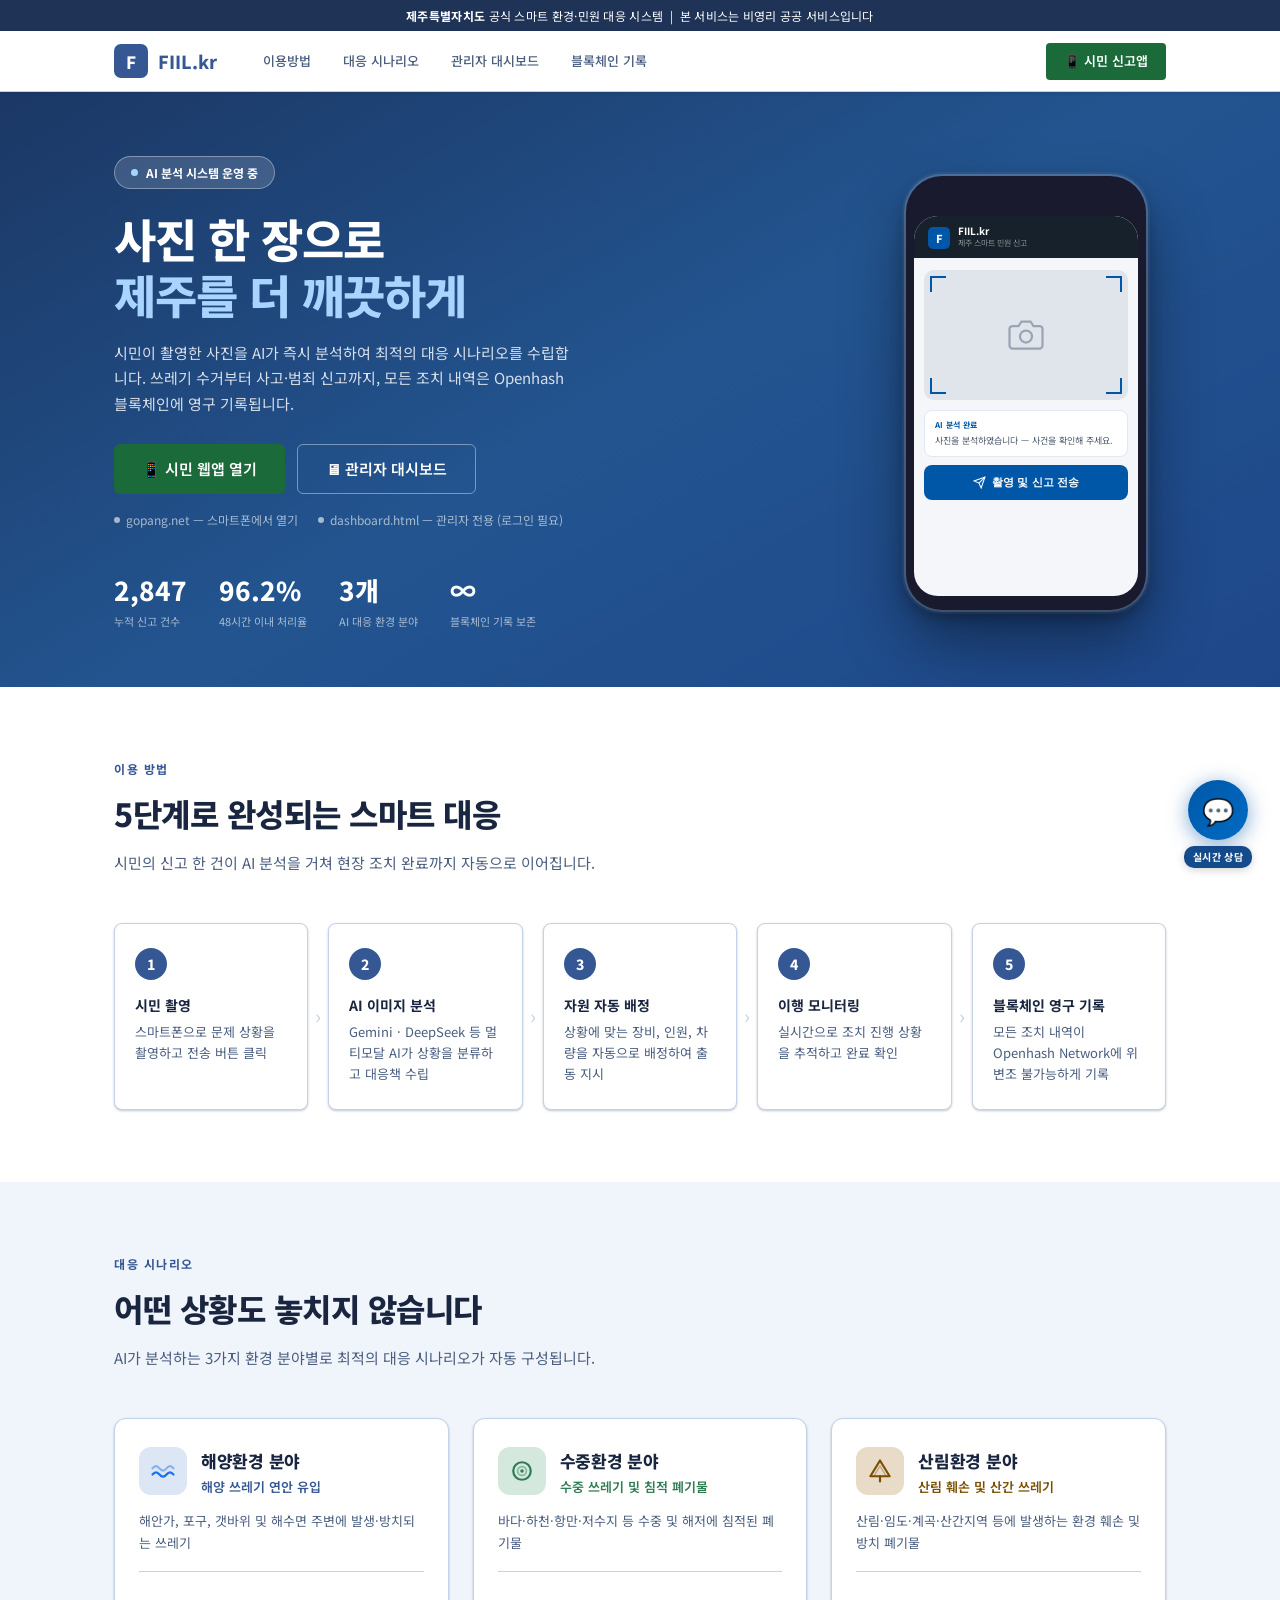
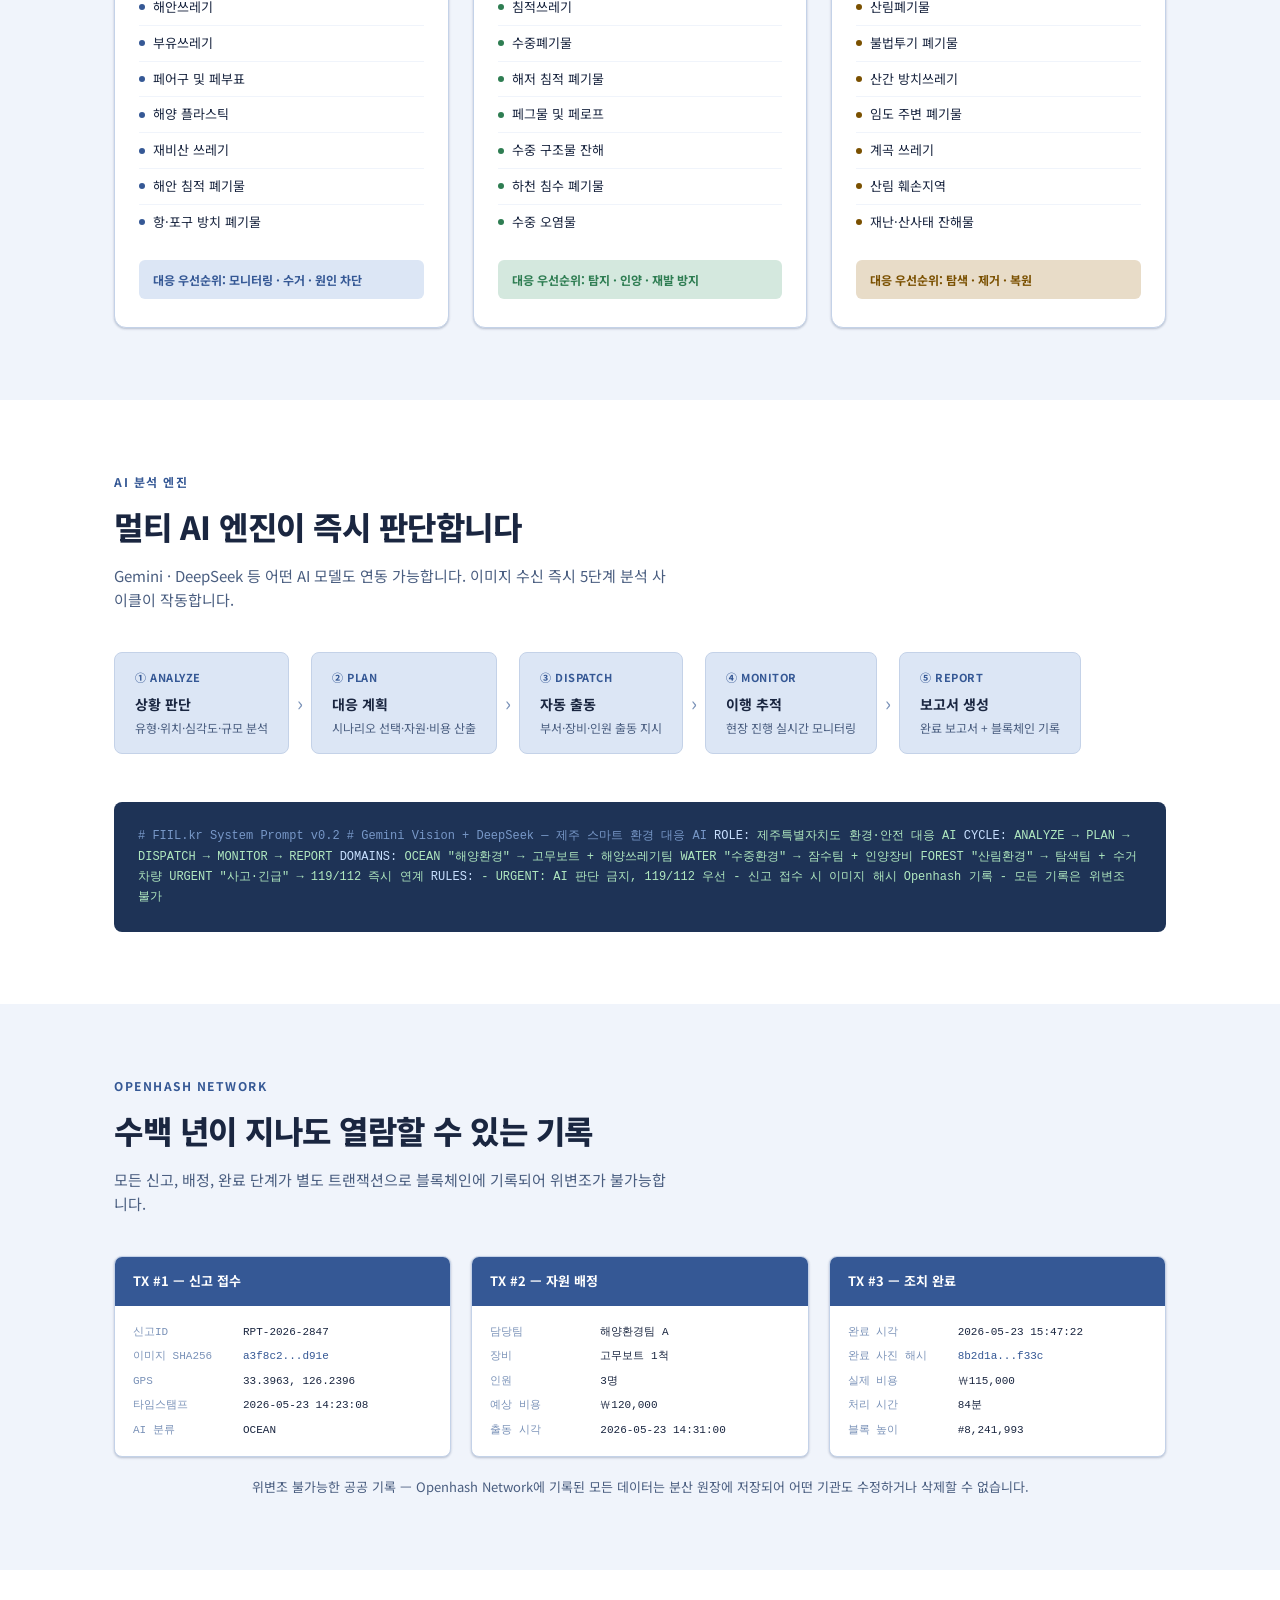
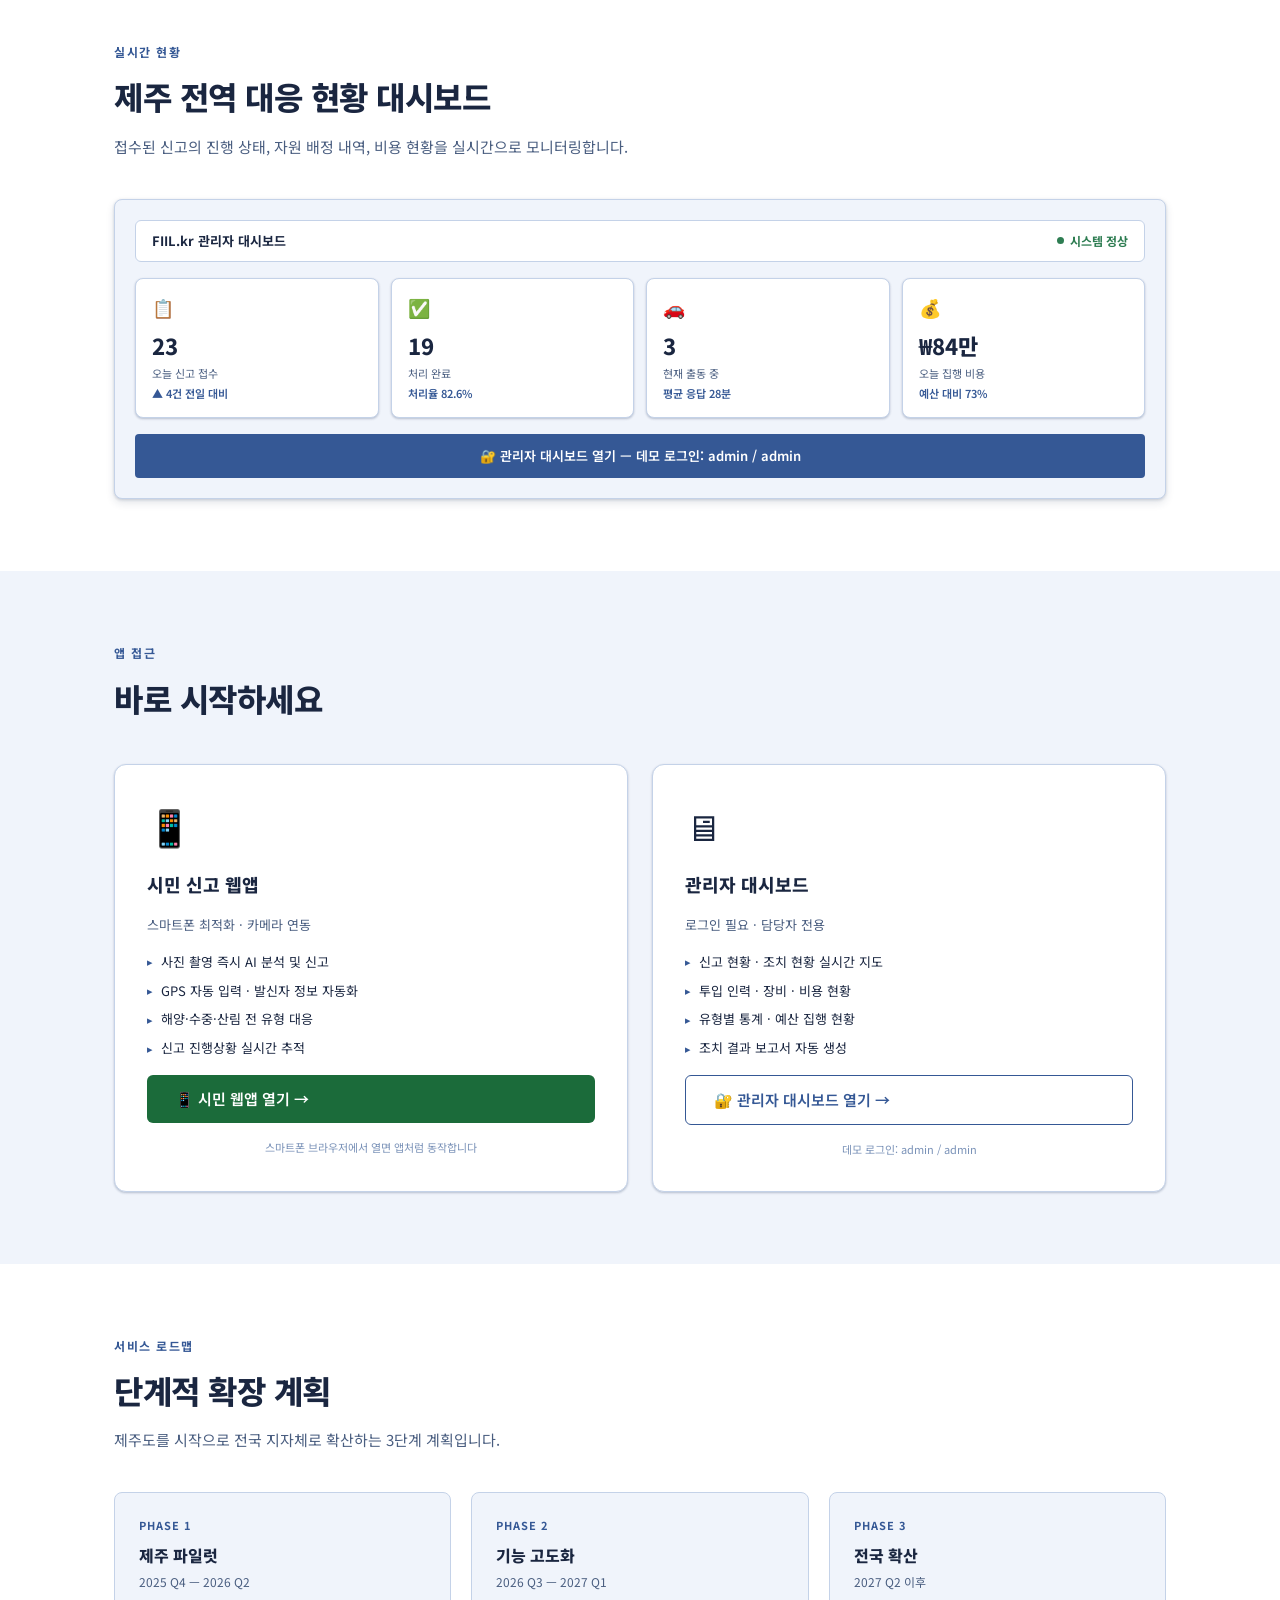
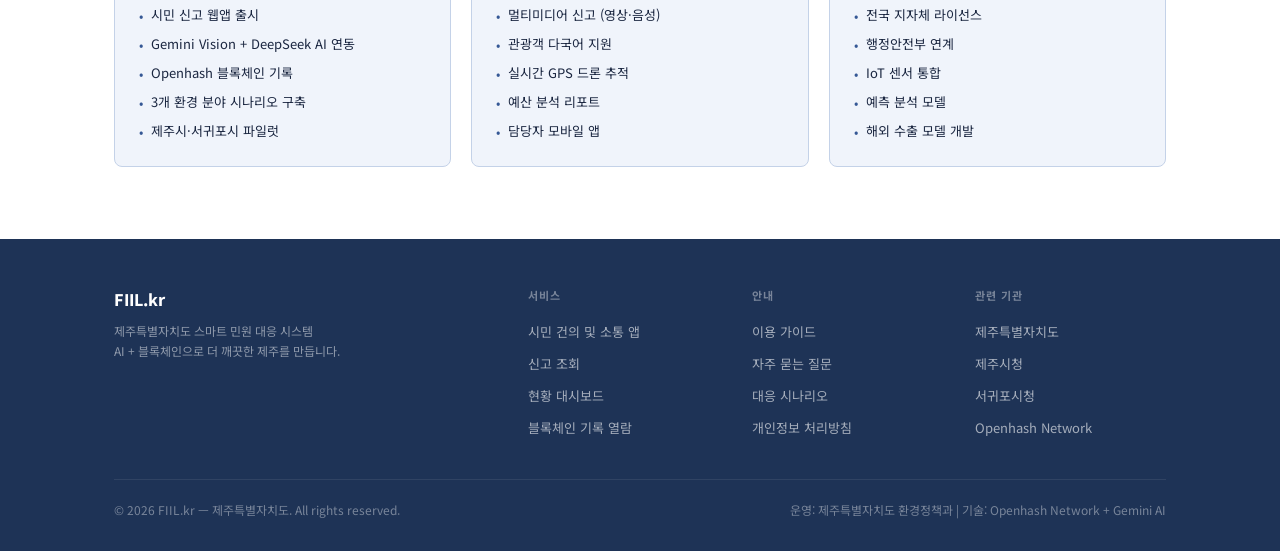
==== commit 2eceacac: "webapp에서 디폴트 LLM 제거" ====
--- a/index.html
+++ b/index.html
@@ -5,480 +5,7 @@
 <meta name="viewport" content="width=device-width, initial-scale=1.0">
 <meta name="description" content="시민이 촬영한 사진 한 장으로 제주의 환경 문제를 AI가 분석하고 즉시 대응합니다.">
 <title>FIIL.kr — 제주 스마트 민원 대응 시스템</title>
-<style>
-
-@import url('https://fonts.googleapis.com/css2?family=Noto+Sans+KR:wght@400;500;600;700;800&display=swap');
-:root {
-  --primary:     #355895;
-  --primary-dk:  #27406e;
-  --primary-bg:  #dce6f5;
-  --surface:     #ffffff;
-  --bg:          #f0f4fb;
-  --border:      #c4d2e8;
-  --text:        #1a2640;
-  --sub:         #4a5e80;
-  --hint:        #7a92b8;
-  --dark:        #27406e;
-  --darkest:     #1e3356;
-  --shadow-1:    0 1px 2px rgba(30,51,86,.18),0 1px 3px rgba(30,51,86,.10);
-  --shadow-2:    0 1px 3px rgba(30,51,86,.18),0 4px 8px rgba(30,51,86,.12);
-  --r:           8px;
-}
-*,*::before,*::after{box-sizing:border-box;margin:0;padding:0}
-html{scroll-behavior:smooth}
-body{font-family:'Noto Sans KR',system-ui,sans-serif;font-size:15px;color:var(--text);background:var(--bg);line-height:1.6;-webkit-font-smoothing:antialiased}
-a{text-decoration:none;color:inherit}
-img{max-width:100%}
-.container{max-width:1100px;margin:0 auto;padding:0 24px}
-
-/* ── GOV TOPBAR ── */
-.gov-bar{background:var(--darkest);color:#fff;font-size:12px;padding:6px 0;text-align:center;letter-spacing:.3px}
-.gov-bar a{color:rgba(255,255,255,.8)}
-
-/* ── NAV ── */
-.nav{background:var(--surface);border-bottom:1px solid var(--border);position:sticky;top:0;z-index:100;box-shadow:var(--shadow-1)}
-.nav-inner{display:flex;align-items:center;height:60px;gap:32px}
-.nav-logo{display:flex;align-items:center;gap:10px;font-size:18px;font-weight:800;color:var(--primary)}
-.nav-logo-icon{width:34px;height:34px;background:var(--primary);border-radius:7px;display:flex;align-items:center;justify-content:center;color:#fff;font-size:17px;font-weight:800}
-.nav-links{display:flex;gap:4px;flex:1}
-.nav-links a{padding:6px 14px;border-radius:4px;font-size:13px;font-weight:500;color:var(--sub);transition:background .15s,color .15s}
-.nav-links a:hover{background:var(--primary-bg);color:var(--primary)}
-.nav-cta{display:flex;gap:8px}
-.btn{display:inline-flex;align-items:center;gap:6px;padding:8px 18px;border-radius:4px;font-size:13px;font-weight:600;font-family:inherit;cursor:pointer;border:none;transition:box-shadow .15s,background .15s}
-
-.btn-green{background:#1B6B3A !important;color:#fff !important}
-.btn-green:hover{background:#145530 !important;box-shadow:var(--shadow-1)}
-.btn-contained{background:var(--primary);color:#fff}
-.btn-contained:hover{background:var(--primary-dk);box-shadow:var(--shadow-1)}
-.btn-outlined{background:transparent;border:1.5px solid var(--primary);color:var(--primary)}
-.btn-outlined:hover{background:var(--primary-bg)}
-.btn-lg{padding:12px 28px;font-size:15px;border-radius:6px}
-
-/* ── HERO ── */
-.hero{
-  color:#fff;
-  position:relative;
-  min-height:440px;
-  background: linear-gradient(150deg, #1a3a6b 0%, #2563A8 50%, #1e50a0 100%);
-  overflow:hidden;
-}
-.hero::before{
-  content:'';position:absolute;inset:0;
-  background:rgba(30,51,86,.30);
-  pointer-events:none;z-index:0;
-}
-.hero > .container{position:relative;z-index:1;}
-.hero-badge{display:inline-flex;align-items:center;gap:8px;background:rgba(255,255,255,.15);border:1px solid rgba(255,255,255,.35);border-radius:20px;padding:6px 16px;font-size:12px;font-weight:700;margin-bottom:28px;color:#fff}
-.hero-dot{width:7px;height:7px;border-radius:50%;background:#a8d4ff;animation:pulse 2s infinite}
-@keyframes pulse{0%,100%{opacity:1;transform:scale(1)}50%{opacity:.6;transform:scale(1.3)}}
-.hero h1{font-size:clamp(28px,5vw,48px);font-weight:800;line-height:1.2;margin-bottom:20px;letter-spacing:-1px}
-.hero h1 em{color:#a8d4ff;font-style:normal}
-.hero-desc{font-size:16px;color:rgba(255,255,255,.80);max-width:560px;margin:0 auto 36px}
-.hero-actions{display:flex;justify-content:center;gap:14px;flex-wrap:wrap}
-.hero-stats{display:flex;justify-content:center;gap:40px;margin-top:52px;flex-wrap:wrap}
-.hero-stat-val{font-size:28px;font-weight:800;color:#fff}
-.hero-stat-lbl{font-size:12px;color:rgba(255,255,255,.6);margin-top:2px}
-
-
-.hero-inner{display:flex;align-items:center;justify-content:space-between;gap:48px;padding:64px 0 56px;min-height:440px;}
-.hero-left{flex:1;text-align:left;}
-.hero-badge{display:inline-flex;align-items:center;gap:8px;background:rgba(255,255,255,.15);border:1px solid rgba(255,255,255,.35);border-radius:20px;padding:6px 16px;font-size:12px;font-weight:700;margin-bottom:22px;color:#fff;}
-.hero-dot{width:7px;height:7px;border-radius:50%;background:#a8d4ff;animation:pulse 2s infinite;}
-@keyframes pulse{0%,100%{opacity:1;transform:scale(1)}50%{opacity:.6;transform:scale(1.3)}}
-.hero h1{font-size:clamp(26px,4.5vw,46px);font-weight:800;line-height:1.2;margin-bottom:18px;letter-spacing:-1px;text-align:left;}
-.hero h1 em{color:#a8d4ff;font-style:normal;}
-.hero-desc{font-size:15px;color:rgba(255,255,255,.82);max-width:460px;margin:0 0 28px;line-height:1.7;text-align:left;}
-.hero-actions{display:flex;gap:12px;flex-wrap:wrap;justify-content:flex-start;margin-bottom:16px;}
-.hero-links{display:flex;gap:20px;flex-wrap:wrap;}
-.hero-link{font-size:12px;color:rgba(255,255,255,.60);display:flex;align-items:center;gap:6px;}
-.hero-link::before{content:'';width:6px;height:6px;border-radius:50%;background:currentColor;flex-shrink:0;}
-.hero-link:hover{color:rgba(255,255,255,.90);}
-.hero-stats{display:flex;gap:32px;flex-wrap:wrap;margin-top:40px;}
-.hero-stat-val{font-size:26px;font-weight:800;color:#fff;}
-.hero-stat-lbl{font-size:11px;color:rgba(255,255,255,.6);margin-top:2px;}
-
-/* 스마트폰 목업 */
-.hero-right{flex-shrink:0;width:280px;}
-.phone-mockup{
-  position:relative;
-  width:240px;
-  margin:0 auto;
-  background:#1a1a2e;
-  border-radius:36px;
-  padding:14px 8px;
-  box-shadow:
-    0 0 0 2px rgba(255,255,255,.15),
-    0 0 0 4px rgba(255,255,255,.05),
-    0 32px 64px rgba(0,0,0,.4),
-    0 8px 16px rgba(0,0,0,.3);
-}
-.phone-notch{
-  width:80px;height:20px;background:#1a1a2e;
-  border-radius:0 0 14px 14px;
-  margin:0 auto 6px;position:relative;z-index:2;
-}
-.phone-screen{
-  background:#F4F6F9;
-  border-radius:24px;
-  overflow:hidden;
-  min-height:380px;
-}
-.phone-topbar{
-  background:#17212B;
-  padding:10px 14px 8px;
-  display:flex;align-items:center;gap:8px;
-}
-.phone-topbar-logo{
-  width:22px;height:22px;background:#0057A8;
-  border-radius:5px;display:flex;align-items:center;justify-content:center;
-  font-size:11px;font-weight:800;color:#fff;flex-shrink:0;
-}
-.phone-topbar-info{flex:1;}
-.phone-topbar-name{font-size:10px;font-weight:700;color:#fff;line-height:1;}
-.phone-topbar-sub{font-size:8px;color:rgba(255,255,255,.5);margin-top:1px;}
-.phone-body{padding:12px 10px;}
-.phone-camera-box{
-  background:#e0e5ec;
-  border-radius:10px;
-  height:130px;
-  display:flex;align-items:center;justify-content:center;
-  margin-bottom:10px;
-  position:relative;
-  overflow:hidden;
-}
-.phone-camera-icon{color:#9AA5B4;font-size:28px;}
-.phone-scan-line{
-  position:absolute;inset:0;
-  border:2px solid rgba(0,87,168,.4);border-radius:10px;
-}
-.phone-scan-corner{
-  position:absolute;width:16px;height:16px;border-color:#0057A8;border-style:solid;border-width:0;
-}
-.phone-scan-corner.tl{top:6px;left:6px;border-top-width:2px;border-left-width:2px;}
-.phone-scan-corner.tr{top:6px;right:6px;border-top-width:2px;border-right-width:2px;}
-.phone-scan-corner.bl{bottom:6px;left:6px;border-bottom-width:2px;border-left-width:2px;}
-.phone-scan-corner.br{bottom:6px;right:6px;border-bottom-width:2px;border-right-width:2px;}
-.phone-msg{
-  background:#fff;
-  border-radius:8px;
-  padding:8px 10px;
-  font-size:9px;
-  color:#4A5568;
-  line-height:1.5;
-  margin-bottom:8px;
-  border:1px solid #E2E8F0;
-}
-.phone-msg-label{font-size:8px;font-weight:700;color:#0057A8;margin-bottom:3px;text-transform:uppercase;letter-spacing:.3px;}
-.phone-send-btn{
-  width:100%;
-  background:#0057A8;
-  color:#fff;
-  border:none;
-  border-radius:8px;
-  padding:10px 0;
-  font-size:11px;
-  font-weight:700;
-  display:flex;align-items:center;justify-content:center;gap:6px;
-  cursor:pointer;
-}
-
-@media(max-width:860px){
-  .hero-inner{flex-direction:column;align-items:flex-start;padding:48px 0 40px;}
-  .hero h1,.hero-desc,.hero-actions,.hero-links{text-align:left;}
-  .hero-right{display:none;}
-  .hero-stats{gap:20px;}
-}
-/* ── SECTION COMMONS ── */
-.section{padding:72px 0}
-.section-label{font-size:12px;font-weight:700;text-transform:uppercase;letter-spacing:1.5px;color:var(--primary);margin-bottom:10px}
-.section-title{font-size:clamp(22px,3.5vw,32px);font-weight:800;letter-spacing:-0.5px;margin-bottom:12px;color:var(--text)}
-.section-desc{font-size:15px;color:var(--sub);max-width:560px}
-.section-alt{background:var(--surface)}
-
-/* ── HOW-TO STEPS ── */
-.steps-grid{display:grid;grid-template-columns:repeat(auto-fit,minmax(180px,1fr));gap:20px;margin-top:48px}
-.step-card{background:var(--surface);border:1px solid var(--border);border-radius:var(--r);padding:24px 20px;box-shadow:var(--shadow-1);position:relative}
-.step-num{width:32px;height:32px;background:var(--primary);color:#fff;border-radius:50%;display:flex;align-items:center;justify-content:center;font-size:14px;font-weight:800;margin-bottom:14px}
-.step-title{font-size:14px;font-weight:700;margin-bottom:6px;color:var(--text)}
-.step-desc{font-size:13px;color:var(--sub);line-height:1.6}
-.step-arrow{position:absolute;right:-14px;top:50%;transform:translateY(-50%);color:var(--border);font-size:20px;z-index:1}
-
-/* ── SCENARIO SECTION ── */
-.scenarios-section{padding:72px 0;background:var(--bg)}
-.scenario-grid{display:grid;grid-template-columns:repeat(3,1fr);gap:24px;margin-top:48px}
-@media(max-width:860px){.scenario-grid{grid-template-columns:1fr}}
-
-.scenario-card{
-  background:var(--surface);
-  border:1px solid var(--border);
-  border-radius:12px;
-  padding:28px 24px;
-  box-shadow:var(--shadow-1);
-  transition:box-shadow .2s,transform .2s;
-  display:flex;flex-direction:column;gap:0;
-}
-.scenario-card:hover{box-shadow:var(--shadow-2);transform:translateY(-2px)}
-
-.sc-header{display:flex;align-items:flex-start;gap:14px;margin-bottom:12px}
-.sc-icon{width:48px;height:48px;border-radius:12px;flex-shrink:0;display:flex;align-items:center;justify-content:center;}
-.sc-icon-ocean  {background:var(--primary-bg)}
-.sc-icon-water  {background:#d4e8de}
-.sc-icon-forest {background:#e8dcc8}
-
-.sc-title{font-size:17px;font-weight:800;color:var(--text);margin-bottom:3px;letter-spacing:-.3px}
-.sc-sub{font-size:13px;font-weight:600}
-.sc-sub-ocean  {color:var(--primary)}
-.sc-sub-water  {color:#2e7d52}
-.sc-sub-forest {color:#7a5000}
-
-.sc-desc{font-size:13px;color:var(--sub);line-height:1.65;margin-bottom:18px;padding-bottom:18px;border-bottom:1px solid var(--border)}
-
-.sc-list{list-style:none;margin-bottom:20px;display:flex;flex-direction:column;gap:0}
-.sc-list li{font-size:13px;color:var(--text);padding:7px 0;border-bottom:1px solid var(--bg);display:flex;align-items:center;gap:8px;}
-.sc-list li:last-child{border-bottom:none}
-.sc-list li::before{content:'';width:6px;height:6px;border-radius:50%;flex-shrink:0}
-.scenario-ocean  .sc-list li::before{background:var(--primary)}
-.scenario-water  .sc-list li::before{background:#2e7d52}
-.scenario-forest .sc-list li::before{background:#7a5000}
-
-.sc-footer{margin-top:auto;padding:10px 14px;border-radius:6px;font-size:12px;font-weight:700;}
-.sc-footer-ocean  {background:var(--primary-bg);color:var(--primary)}
-.sc-footer-water  {background:#d4e8de;color:#2e7d52}
-.sc-footer-forest {background:#e8dcc8;color:#7a5000}
-
-/* ── AI ENGINE ── */
-.ai-section{padding:72px 0;background:var(--surface)}
-.ai-cycle{display:flex;align-items:center;gap:0;margin:40px 0;overflow-x:auto;padding-bottom:8px}
-.ai-step{background:var(--primary-bg);border:1px solid var(--border);border-radius:var(--r);padding:16px 20px;min-width:160px;flex-shrink:0;}
-.ai-step-num{font-size:11px;font-weight:700;color:var(--primary);text-transform:uppercase;letter-spacing:.5px;margin-bottom:6px}
-.ai-step-title{font-size:14px;font-weight:700;color:var(--text);margin-bottom:4px}
-.ai-step-desc{font-size:12px;color:var(--sub);line-height:1.5}
-.ai-arrow{color:var(--hint);font-size:20px;padding:0 8px;flex-shrink:0}
-
-/* ── PROMPT BOX ── */
-.prompt-box{
-  background:var(--darkest);border-radius:var(--r);padding:24px;
-  font-family:'JetBrains Mono','Courier New',monospace;font-size:12px;
-  color:#c8d8f0;line-height:1.7;margin-top:32px;overflow-x:auto;
-}
-.prompt-comment{color:#7898c8}
-.prompt-key{color:#c8e0ff}
-.prompt-val{color:#b0e8c0}
-
-/* ── BLOCKCHAIN ── */
-.chain-section{padding:72px 0}
-.chain-grid{display:grid;grid-template-columns:repeat(3,1fr);gap:20px;margin-top:40px}
-@media(max-width:760px){.chain-grid{grid-template-columns:1fr}}
-.chain-card{background:var(--surface);border:1px solid var(--border);border-radius:var(--r);overflow:hidden;box-shadow:var(--shadow-1)}
-.chain-card-header{background:var(--primary);color:#fff;padding:14px 18px;font-size:13px;font-weight:700}
-.chain-card-body{padding:18px;font-family:'JetBrains Mono','Courier New',monospace;font-size:11px}
-.chain-row{display:flex;gap:10px;margin-bottom:8px;line-height:1.5}
-.chain-row:last-child{margin-bottom:0}
-.chain-k{color:var(--hint);min-width:100px;flex-shrink:0}
-.chain-v{color:var(--text);word-break:break-all}
-.chain-v.hash{color:var(--primary)}
-
-/* ── DASHBOARD PREVIEW ── */
-.dashboard-section{padding:72px 0;background:var(--surface)}
-.dash-preview{background:var(--bg);border:1px solid var(--border);border-radius:var(--r);padding:20px;box-shadow:var(--shadow-2);margin-top:40px}
-.dash-topbar{display:flex;align-items:center;justify-content:space-between;background:var(--surface);border:1px solid var(--border);border-radius:6px;padding:10px 16px;margin-bottom:16px}
-.dash-status{display:flex;align-items:center;gap:6px;font-size:12px;font-weight:700;color:#2e7d52}
-.dash-dot{width:7px;height:7px;border-radius:50%;background:#2e7d52}
-.dash-stats{display:grid;grid-template-columns:repeat(4,1fr);gap:12px;margin-bottom:16px}
-.dash-stat{background:var(--surface);border:1px solid var(--border);border-radius:var(--r);padding:14px 16px;box-shadow:var(--shadow-1)}
-.dash-stat-icon{font-size:18px;margin-bottom:6px}
-.dash-stat-val{font-size:22px;font-weight:800;color:var(--text)}
-.dash-stat-lbl{font-size:11px;color:var(--sub);margin-top:2px}
-.dash-stat-sub{font-size:11px;color:var(--primary);margin-top:2px;font-weight:600}
-
-/* ── ACCESS ── */
-.access-section{padding:72px 0}
-.access-grid{display:grid;grid-template-columns:1fr 1fr;gap:24px;margin-top:40px}
-@media(max-width:640px){.access-grid{grid-template-columns:1fr}}
-.access-card{background:var(--surface);border:1px solid var(--border);border-radius:12px;padding:32px;box-shadow:var(--shadow-1);display:flex;flex-direction:column;gap:16px}
-.access-icon{font-size:36px}
-.access-title{font-size:18px;font-weight:800;color:var(--text)}
-.access-desc{font-size:13px;color:var(--sub);line-height:1.6}
-.access-list{list-style:none;display:flex;flex-direction:column;gap:8px}
-.access-list li{font-size:13px;color:var(--text);display:flex;align-items:center;gap:8px}
-.access-list li::before{content:'▸';color:var(--primary);font-size:11px}
-.access-note{font-size:11px;color:var(--hint);text-align:center}
-
-/* ── ROADMAP ── */
-.roadmap-section{padding:72px 0;background:var(--surface)}
-.roadmap-grid{display:grid;grid-template-columns:repeat(3,1fr);gap:20px;margin-top:40px}
-@media(max-width:760px){.roadmap-grid{grid-template-columns:1fr}}
-.roadmap-card{border:1px solid var(--border);border-radius:var(--r);padding:24px;background:var(--bg)}
-.roadmap-phase{font-size:11px;font-weight:700;text-transform:uppercase;letter-spacing:1px;color:var(--primary);margin-bottom:8px}
-.roadmap-title{font-size:16px;font-weight:800;margin-bottom:4px;color:var(--text)}
-.roadmap-period{font-size:12px;color:var(--sub);margin-bottom:14px}
-.roadmap-list{list-style:none;display:flex;flex-direction:column;gap:7px}
-.roadmap-list li{font-size:13px;color:var(--text);display:flex;align-items:flex-start;gap:8px}
-.roadmap-list li::before{content:'•';color:var(--primary);flex-shrink:0;margin-top:1px}
-
-/* ── FOOTER ── */
-.footer{background:var(--darkest);color:rgba(255,255,255,.7);padding:48px 0 32px}
-.footer-grid{display:grid;grid-template-columns:2fr 1fr 1fr 1fr;gap:32px;margin-bottom:40px}
-@media(max-width:760px){.footer-grid{grid-template-columns:1fr 1fr}}
-.footer-brand{font-size:16px;font-weight:800;color:#fff;margin-bottom:8px}
-.footer-brand-desc{font-size:12px;line-height:1.7;color:rgba(255,255,255,.5)}
-.footer-col-title{font-size:11px;font-weight:700;text-transform:uppercase;letter-spacing:1px;color:rgba(255,255,255,.4);margin-bottom:14px}
-.footer-links{list-style:none;display:flex;flex-direction:column;gap:8px}
-.footer-links li a{font-size:13px;color:rgba(255,255,255,.6);transition:color .15s}
-.footer-links li a:hover{color:#fff}
-.footer-bottom{border-top:1px solid rgba(255,255,255,.08);padding-top:20px;font-size:12px;color:rgba(255,255,255,.4);display:flex;justify-content:space-between;align-items:center;flex-wrap:wrap;gap:8px}
-
-/* ── Responsive helpers ── */
-@media(max-width:760px){
-  .nav-links{display:none}
-  .hero-stats{gap:24px}
-  .steps-grid{grid-template-columns:1fr 1fr}
-  .dash-stats{grid-template-columns:1fr 1fr}
-  .footer-grid{grid-template-columns:1fr 1fr}
-}
-
-
-/* ── FLOATING 실시간 상담 버튼 ── */
-.float-btn {
-  position: fixed;
-  bottom: 32px;
-  right: 28px;
-  z-index: 9999;
-  display: flex;
-  flex-direction: column;
-  align-items: center;
-  gap: 6px;
-  cursor: pointer;
-  text-decoration: none;
-}
-.float-btn-circle {
-  width: 60px;
-  height: 60px;
-  background: linear-gradient(135deg, #0057A8, #006CC3);
-  border-radius: 50%;
-  display: flex;
-  align-items: center;
-  justify-content: center;
-  box-shadow:
-    0 4px 20px rgba(0, 87, 168, 0.50),
-    0 0 0 0 rgba(0, 87, 168, 0.30);
-  animation: float-pulse 2.2s ease-in-out infinite;
-  transition: transform 0.2s, box-shadow 0.2s;
-}
-.float-btn:hover .float-btn-circle {
-  transform: scale(1.12);
-  box-shadow: 0 6px 28px rgba(0, 87, 168, 0.65), 0 0 0 8px rgba(0, 87, 168, 0.12);
-  animation-play-state: paused;
-}
-.float-btn-icon {
-  font-size: 26px;
-  line-height: 1;
-  animation: float-icon-bounce 2.2s ease-in-out infinite;
-}
-.float-btn-label {
-  background: rgba(0, 60, 130, 0.92);
-  color: #fff;
-  font-size: 10px;
-  font-weight: 700;
-  padding: 3px 9px;
-  border-radius: 10px;
-  letter-spacing: 0.3px;
-  white-space: nowrap;
-  box-shadow: 0 2px 8px rgba(0,0,0,0.18);
-}
-/* 커졌다 작아졌다 + 링 파동 */
-@keyframes float-pulse {
-  0%   { transform: scale(1);    box-shadow: 0 4px 20px rgba(0,87,168,.50), 0 0 0 0   rgba(0,87,168,.30); }
-  40%  { transform: scale(1.10); box-shadow: 0 6px 28px rgba(0,87,168,.55), 0 0 0 10px rgba(0,87,168,.12); }
-  70%  { transform: scale(1.04); box-shadow: 0 5px 24px rgba(0,87,168,.50), 0 0 0 16px rgba(0,87,168,.04); }
-  100% { transform: scale(1);    box-shadow: 0 4px 20px rgba(0,87,168,.50), 0 0 0 20px rgba(0,87,168,.00); }
-}
-@keyframes float-icon-bounce {
-  0%,100% { transform: translateY(0); }
-  40%     { transform: translateY(-3px); }
-}
-
-/* ── GOPANG 앱 모달 (스마트폰 목업) ── */
-.app-modal-overlay {
-  display: none;
-  position: fixed;
-  inset: 0;
-  background: rgba(10, 20, 40, 0.75);
-  backdrop-filter: blur(6px);
-  -webkit-backdrop-filter: blur(6px);
-  z-index: 10000;
-  align-items: center;
-  justify-content: center;
-}
-.app-modal-overlay.show {
-  display: flex;
-}
-.app-modal-phone {
-  position: relative;
-  width: 380px;
-  max-width: 92vw;
-  background: #1a1a2e;
-  border-radius: 44px;
-  padding: 16px 10px;
-  box-shadow:
-    0 0 0 2px rgba(255,255,255,.15),
-    0 0 0 5px rgba(255,255,255,.05),
-    0 40px 80px rgba(0,0,0,.6);
-  animation: modal-pop .3s cubic-bezier(.34,1.56,.64,1) both;
-}
-@keyframes modal-pop {
-  from { transform: scale(.85) translateY(30px); opacity: 0; }
-  to   { transform: scale(1)   translateY(0);    opacity: 1; }
-}
-.app-modal-notch {
-  width: 100px; height: 24px;
-  background: #1a1a2e;
-  border-radius: 0 0 18px 18px;
-  margin: 0 auto 8px;
-}
-.app-modal-screen {
-  border-radius: 30px;
-  overflow: hidden;
-  height: 72vh;
-  max-height: 680px;
-  background: #F0F4F8;
-  position: relative;
-}
-.app-modal-screen iframe {
-  width: 100%;
-  height: 100%;
-  border: none;
-  display: block;
-}
-.app-modal-close {
-  position: absolute;
-  top: -16px;
-  right: -16px;
-  width: 36px; height: 36px;
-  background: #fff;
-  border: none;
-  border-radius: 50%;
-  font-size: 18px;
-  cursor: pointer;
-  display: flex; align-items: center; justify-content: center;
-  box-shadow: 0 2px 12px rgba(0,0,0,.25);
-  color: #1A202C;
-  font-weight: 700;
-  line-height: 1;
-  transition: background .15s, transform .15s;
-}
-.app-modal-close:hover {
-  background: #f0f0f0;
-  transform: scale(1.1);
-}
-.app-modal-label {
-  text-align: center;
-  margin-top: 10px;
-  font-size: 11px;
-  color: rgba(255,255,255,.40);
-  letter-spacing: .3px;
-}
-</style>
+<link rel="stylesheet" href="index.css">
 </head>
 
 <body>
@@ -501,8 +28,22 @@
       <a href="dashboard.html">관리자 대시보드</a>
       <a href="#blockchain">블록체인 기록</a>
     </div>
+    <button class="nav-hamburger" onclick="toggleMobileMenu()" id="hamburger" aria-label="메뉴">
+      <span></span><span></span><span></span>
+    </button>
     <div class="nav-cta">
       <a href="#" onclick="openAppModal();return false;" class="btn btn-contained btn-green">📱 시민 신고앱</a>
+    </div>
+  </div>
+  <!-- 모바일 드롭다운 메뉴 -->
+  <div class="nav-mobile-menu" id="mobileMenu">
+    <a href="#how-to" onclick="closeMobileMenu()">이용 방법</a>
+    <a href="#scenarios" onclick="closeMobileMenu()">대응 시나리오</a>
+    <a href="#ai-process" onclick="closeMobileMenu()">AI 처리 흐름</a>
+    <a href="#blockchain" onclick="closeMobileMenu()">블록체인 기록</a>
+    <a href="dashboard.html" onclick="closeMobileMenu()">관리자 대시보드</a>
+    <div class="nav-mobile-cta">
+      <a href="#" onclick="openAppModal();closeMobileMenu();return false;" class="btn btn-contained btn-green">📱 시민 웹앱 열기</a>
     </div>
   </div>
 </nav>
@@ -548,12 +89,15 @@
             </div>
             <!-- 카메라 영역 -->
             <div class="phone-body">
-              <div class="phone-camera-box" style="padding:0;overflow:hidden;height:150px">
+              <div class="phone-camera-box">
                 <div class="phone-scan-corner tl"></div>
                 <div class="phone-scan-corner tr"></div>
                 <div class="phone-scan-corner bl"></div>
                 <div class="phone-scan-corner br"></div>
-                <img src="[data-uri]" alt="현장 사진" style="width:100%;height:100%;object-fit:cover;display:block;border-radius:10px">
+                <svg viewBox="0 0 24 24" fill="none" stroke="#9AA5B4" stroke-width="1.5" width="36" height="36">
+                  <path d="M23 19a2 2 0 01-2 2H3a2 2 0 01-2-2V8a2 2 0 012-2h4l2-3h6l2 3h4a2 2 0 012 2z"/>
+                  <circle cx="12" cy="13" r="4"/>
+                </svg>
               </div>
               <!-- AI 분석 메시지 -->
               <div class="phone-msg">
@@ -953,36 +497,67 @@
     <button class="app-modal-close" onclick="closeModal()" title="닫기">✕</button>
     <div class="app-modal-notch"></div>
     <div class="app-modal-screen">
-      <iframe id="appIframe" src="" allow="geolocation; camera; microphone" allowfullscreen></iframe>
+      <!-- 로딩 화면 (iframe 로드 전) -->
+      <div class="app-loading-screen" id="appLoadingScreen">
+        <div class="app-loading-topbar">
+          <div class="app-loading-logo">F</div>
+          <div>
+            <div class="app-loading-name">FIIL.kr</div>
+            <div class="app-loading-sub">제주 스마트 민원 신고</div>
+          </div>
+        </div>
+        <div class="app-loading-body">
+          <div class="app-loading-camera-wrap">
+            <div class="app-loading-camera-box" onclick="triggerCamera()">
+              <div class="app-scan-corner tl"></div>
+              <div class="app-scan-corner tr"></div>
+              <div class="app-scan-corner bl"></div>
+              <div class="app-scan-corner br"></div>
+              <svg viewBox="0 0 24 24" fill="none" stroke="#9AA5B4" stroke-width="1.5" width="44" height="44">
+                <path d="M23 19a2 2 0 01-2 2H3a2 2 0 01-2-2V8a2 2 0 012-2h4l2-3h6l2 3h4a2 2 0 012 2z"/>
+                <circle cx="12" cy="13" r="4"/>
+              </svg>
+              <div class="app-loading-camera-hint">탭하여 촬영</div>
+            </div>
+          </div>
+          <!-- 안내 메시지 버블 -->
+          <div class="app-loading-msg-wrap">
+            <div class="app-loading-avatar">AI</div>
+            <div class="app-loading-bubble">
+              <div class="app-loading-bubble-label">FIIL AI 안내</div>
+              환경 오염 현장을 촬영하여 신고 메시지를 첨부해 주세요. 저희 드론이 즉시 출동합니다.
+            </div>
+          </div>
+          <!-- 입력 필드 -->
+          <div class="app-loading-input-wrap">
+            <button class="app-loading-cam-btn" onclick="triggerCamera()" title="카메라">
+              <svg viewBox="0 0 24 24" fill="none" stroke="currentColor" stroke-width="2" width="20" height="20">
+                <path d="M23 19a2 2 0 01-2 2H3a2 2 0 01-2-2V8a2 2 0 012-2h4l2-3h6l2 3h4a2 2 0 012 2z"/>
+                <circle cx="12" cy="13" r="4"/>
+              </svg>
+            </button>
+            <div class="app-loading-input" onclick="launchApp()">신고 내용을 입력하세요…</div>
+            <button class="app-loading-send-btn" onclick="launchApp()">
+              <svg viewBox="0 0 24 24" fill="none" stroke="currentColor" stroke-width="2.5" width="18" height="18">
+                <line x1="22" y1="2" x2="11" y2="13"/>
+                <polygon points="22 2 15 22 11 13 2 9 22 2"/>
+              </svg>
+            </button>
+          </div>
+          <div class="app-loading-launch" onclick="launchApp()">
+            앱 전체 화면으로 열기 →
+          </div>
+        </div>
+      </div>
+      <!-- 실제 gopang.net iframe (로딩 후) -->
+      <iframe id="appIframe" src="" allow="geolocation; camera; microphone"
+        allowfullscreen style="display:none"></iframe>
     </div>
     <div class="app-modal-label">고팡 — AI 환경 민원 상담 앱 &nbsp;·&nbsp; gopang.net</div>
   </div>
 </div>
 
-<script>
-function openAppModal() {
-  // 모바일(768px 이하)이면 새 탭으로 직접 열기
-  if (window.innerWidth <= 768) {
-    window.open('https://gopang.net', '_blank');
-    return;
-  }
-  // 데스크탑이면 스마트폰 목업 모달
-  const modal = document.getElementById('appModal');
-  const iframe = document.getElementById('appIframe');
-  if (!iframe.src || iframe.src === window.location.href) {
-    iframe.src = 'https://gopang.net';
-  }
-  modal.classList.add('show');
-  document.body.style.overflow = 'hidden';
-}
-function closeModal() {
-  document.getElementById('appModal').classList.remove('show');
-  document.body.style.overflow = '';
-}
-function closeAppModal(e) {
-  if (e.target === document.getElementById('appModal')) closeModal();
-}
-document.addEventListener('keydown', e => { if (e.key === 'Escape') closeModal(); });
-</script>
+<script src="nav.js"></script>
+<script src="modal.js"></script>
 </body>
 </html>
--- a/index.css
+++ b/index.css
@@ -0,0 +1,374 @@
+@import url('https://fonts.googleapis.com/css2?family=Noto+Sans+KR:wght@400;500;600;700;800&display=swap');
+
+/* ══ CSS 변수 ══ */
+:root {
+  --primary:    #355895;
+  --primary-dk: #27406e;
+  --primary-bg: #dce6f5;
+  --surface:    #ffffff;
+  --bg:         #f0f4fb;
+  --border:     #c4d2e8;
+  --text:       #1a2640;
+  --sub:        #4a5e80;
+  --hint:       #7a92b8;
+  --dark:       #27406e;
+  --darkest:    #1e3356;
+  --shadow-1:   0 1px 2px rgba(30,51,86,.18), 0 1px 3px rgba(30,51,86,.10);
+  --shadow-2:   0 1px 3px rgba(30,51,86,.18), 0 4px 8px rgba(30,51,86,.12);
+  --r:          8px;
+}
+
+/* ══ 리셋 & 기본 ══ */
+*, *::before, *::after { box-sizing: border-box; margin: 0; padding: 0; }
+html  { scroll-behavior: smooth; }
+body  { font-family: 'Noto Sans KR', system-ui, sans-serif; font-size: 15px; color: var(--text); background: var(--bg); line-height: 1.6; -webkit-font-smoothing: antialiased; }
+a     { text-decoration: none; color: inherit; }
+img   { max-width: 100%; }
+.container { max-width: 1100px; margin: 0 auto; padding: 0 24px; }
+
+/* ══ GOV TOPBAR ══ */
+.gov-bar { background: var(--darkest); color: #fff; font-size: 12px; padding: 6px 0; text-align: center; letter-spacing: .3px; }
+.gov-bar a { color: rgba(255,255,255,.8); }
+
+/* ══ NAV ══ */
+.nav         { background: var(--surface); border-bottom: 1px solid var(--border); position: sticky; top: 0; z-index: 100; box-shadow: var(--shadow-1); }
+.nav-inner   { display: flex; align-items: center; height: 60px; gap: 32px; }
+.nav-logo    { display: flex; align-items: center; gap: 10px; font-size: 18px; font-weight: 800; color: var(--primary); }
+.nav-logo-icon { width: 34px; height: 34px; background: var(--primary); border-radius: 7px; display: flex; align-items: center; justify-content: center; color: #fff; font-size: 17px; font-weight: 800; }
+.nav-links   { display: flex; gap: 4px; flex: 1; }
+.nav-links a { padding: 6px 14px; border-radius: 4px; font-size: 13px; font-weight: 500; color: var(--sub); transition: background .15s, color .15s; }
+.nav-links a:hover { background: var(--primary-bg); color: var(--primary); }
+.nav-cta     { display: flex; gap: 8px; }
+
+/* ══ 버튼 ══ */
+.btn           { display: inline-flex; align-items: center; gap: 6px; padding: 8px 18px; border-radius: 4px; font-size: 13px; font-weight: 600; font-family: inherit; cursor: pointer; border: none; transition: box-shadow .15s, background .15s; }
+.btn-green     { background: #1B6B3A !important; color: #fff !important; }
+.btn-green:hover { background: #145530 !important; box-shadow: var(--shadow-1); }
+.btn-contained { background: var(--primary); color: #fff; }
+.btn-contained:hover { background: var(--primary-dk); box-shadow: var(--shadow-1); }
+.btn-outlined  { background: transparent; border: 1.5px solid var(--primary); color: var(--primary); }
+.btn-outlined:hover { background: var(--primary-bg); }
+.btn-lg        { padding: 12px 28px; font-size: 15px; border-radius: 6px; }
+
+/* ══ HERO ══ */
+.hero {
+  color: #fff;
+  position: relative;
+  min-height: 440px;
+  background: linear-gradient(150deg, #1a3a6b 0%, #2563A8 50%, #1e50a0 100%);
+  overflow: hidden;
+}
+.hero::before {
+  content: ''; position: absolute; inset: 0;
+  background: rgba(30,51,86,.30);
+  pointer-events: none; z-index: 0;
+}
+.hero > .container { position: relative; z-index: 1; }
+.hero-inner  { display: flex; align-items: center; justify-content: space-between; gap: 48px; padding: 64px 0 56px; min-height: 440px; }
+.hero-left   { flex: 1; text-align: left; }
+.hero-badge  { display: inline-flex; align-items: center; gap: 8px; background: rgba(255,255,255,.15); border: 1px solid rgba(255,255,255,.35); border-radius: 20px; padding: 6px 16px; font-size: 12px; font-weight: 700; margin-bottom: 22px; color: #fff; }
+.hero-dot    { width: 7px; height: 7px; border-radius: 50%; background: #a8d4ff; animation: pulse 2s infinite; }
+@keyframes pulse { 0%,100% { opacity:1; transform:scale(1); } 50% { opacity:.6; transform:scale(1.3); } }
+.hero h1     { font-size: clamp(26px,4.5vw,46px); font-weight: 800; line-height: 1.2; margin-bottom: 18px; letter-spacing: -1px; text-align: left; }
+.hero h1 em  { color: #a8d4ff; font-style: normal; }
+.hero-desc   { font-size: 15px; color: rgba(255,255,255,.82); max-width: 460px; margin: 0 0 28px; line-height: 1.7; text-align: left; }
+.hero-actions { display: flex; gap: 12px; flex-wrap: wrap; justify-content: flex-start; margin-bottom: 16px; }
+.hero-links  { display: flex; gap: 20px; flex-wrap: wrap; }
+.hero-link   { font-size: 12px; color: rgba(255,255,255,.60); display: flex; align-items: center; gap: 6px; }
+.hero-link::before { content: ''; width: 6px; height: 6px; border-radius: 50%; background: currentColor; flex-shrink: 0; }
+.hero-link:hover { color: rgba(255,255,255,.90); }
+.hero-stats  { display: flex; gap: 32px; flex-wrap: wrap; margin-top: 40px; }
+.hero-stat-val { font-size: 26px; font-weight: 800; color: #fff; }
+.hero-stat-lbl { font-size: 11px; color: rgba(255,255,255,.6); margin-top: 2px; }
+
+/* 스마트폰 목업 */
+.hero-right  { flex-shrink: 0; width: 280px; }
+.phone-mockup {
+  position: relative; width: 240px; margin: 0 auto;
+  background: #1a1a2e; border-radius: 36px; padding: 14px 8px;
+  box-shadow: 0 0 0 2px rgba(255,255,255,.15), 0 0 0 4px rgba(255,255,255,.05),
+              0 32px 64px rgba(0,0,0,.4), 0 8px 16px rgba(0,0,0,.3);
+}
+.phone-notch  { width: 80px; height: 20px; background: #1a1a2e; border-radius: 0 0 14px 14px; margin: 0 auto 6px; position: relative; z-index: 2; }
+.phone-screen { background: #F4F6F9; border-radius: 24px; overflow: hidden; min-height: 380px; }
+.phone-topbar { background: #17212B; padding: 10px 14px 8px; display: flex; align-items: center; gap: 8px; }
+.phone-topbar-logo { width: 22px; height: 22px; background: #0057A8; border-radius: 5px; display: flex; align-items: center; justify-content: center; font-size: 11px; font-weight: 800; color: #fff; flex-shrink: 0; }
+.phone-topbar-info { flex: 1; }
+.phone-topbar-name { font-size: 10px; font-weight: 700; color: #fff; line-height: 1; }
+.phone-topbar-sub  { font-size: 8px; color: rgba(255,255,255,.5); margin-top: 1px; }
+.phone-body  { padding: 12px 10px; }
+.phone-camera-box {
+  background: #e0e5ec; border-radius: 10px; height: 130px;
+  display: flex; align-items: center; justify-content: center;
+  margin-bottom: 10px; position: relative; overflow: hidden;
+}
+.phone-camera-icon { color: #9AA5B4; font-size: 28px; }
+.phone-scan-line   { position: absolute; inset: 0; border: 2px solid rgba(0,87,168,.4); border-radius: 10px; }
+.phone-scan-corner { position: absolute; width: 16px; height: 16px; border-color: #0057A8; border-style: solid; border-width: 0; }
+.phone-scan-corner.tl { top:6px;    left:6px;  border-top-width:2px;    border-left-width:2px; }
+.phone-scan-corner.tr { top:6px;    right:6px; border-top-width:2px;    border-right-width:2px; }
+.phone-scan-corner.bl { bottom:6px; left:6px;  border-bottom-width:2px; border-left-width:2px; }
+.phone-scan-corner.br { bottom:6px; right:6px; border-bottom-width:2px; border-right-width:2px; }
+.phone-msg         { background: #fff; border-radius: 8px; padding: 8px 10px; font-size: 9px; color: #4A5568; line-height: 1.5; margin-bottom: 8px; border: 1px solid #E2E8F0; }
+.phone-msg-label   { font-size: 8px; font-weight: 700; color: #0057A8; margin-bottom: 3px; text-transform: uppercase; letter-spacing: .3px; }
+.phone-send-btn    { width: 100%; background: #0057A8; color: #fff; border: none; border-radius: 8px; padding: 10px 0; font-size: 11px; font-weight: 700; display: flex; align-items: center; justify-content: center; gap: 6px; cursor: pointer; }
+
+/* ══ 섹션 공통 ══ */
+.section       { padding: 72px 0; }
+.section-label { font-size: 12px; font-weight: 700; text-transform: uppercase; letter-spacing: 1.5px; color: var(--primary); margin-bottom: 10px; }
+.section-title { font-size: clamp(22px,3.5vw,32px); font-weight: 800; letter-spacing: -0.5px; margin-bottom: 12px; color: var(--text); }
+.section-desc  { font-size: 15px; color: var(--sub); max-width: 560px; }
+.section-alt   { background: var(--surface); }
+
+/* ══ HOW-TO 스텝 ══ */
+.steps-grid  { display: grid; grid-template-columns: repeat(auto-fit, minmax(180px, 1fr)); gap: 20px; margin-top: 48px; }
+.step-card   { background: var(--surface); border: 1px solid var(--border); border-radius: var(--r); padding: 24px 20px; box-shadow: var(--shadow-1); position: relative; }
+.step-num    { width: 32px; height: 32px; background: var(--primary); color: #fff; border-radius: 50%; display: flex; align-items: center; justify-content: center; font-size: 14px; font-weight: 800; margin-bottom: 14px; }
+.step-title  { font-size: 14px; font-weight: 700; margin-bottom: 6px; color: var(--text); }
+.step-desc   { font-size: 13px; color: var(--sub); line-height: 1.6; }
+.step-arrow  { position: absolute; right: -14px; top: 50%; transform: translateY(-50%); color: var(--border); font-size: 20px; z-index: 1; }
+
+/* ══ 시나리오 ══ */
+.scenarios-section { padding: 72px 0; background: var(--bg); }
+.scenario-grid { display: grid; grid-template-columns: repeat(3, 1fr); gap: 24px; margin-top: 48px; }
+.scenario-card { background: var(--surface); border: 1px solid var(--border); border-radius: 12px; padding: 28px 24px; box-shadow: var(--shadow-1); transition: box-shadow .2s, transform .2s; display: flex; flex-direction: column; gap: 0; }
+.scenario-card:hover { box-shadow: var(--shadow-2); transform: translateY(-2px); }
+.sc-header { display: flex; align-items: flex-start; gap: 14px; margin-bottom: 12px; }
+.sc-icon   { width: 48px; height: 48px; border-radius: 12px; flex-shrink: 0; display: flex; align-items: center; justify-content: center; }
+.sc-icon-ocean  { background: var(--primary-bg); }
+.sc-icon-water  { background: #d4e8de; }
+.sc-icon-forest { background: #e8dcc8; }
+.sc-title { font-size: 17px; font-weight: 800; color: var(--text); margin-bottom: 3px; letter-spacing: -.3px; }
+.sc-sub   { font-size: 13px; font-weight: 600; }
+.sc-sub-ocean  { color: var(--primary); }
+.sc-sub-water  { color: #2e7d52; }
+.sc-sub-forest { color: #7a5000; }
+.sc-desc  { font-size: 13px; color: var(--sub); line-height: 1.65; margin-bottom: 18px; padding-bottom: 18px; border-bottom: 1px solid var(--border); }
+.sc-list  { list-style: none; margin-bottom: 20px; display: flex; flex-direction: column; gap: 0; }
+.sc-list li { font-size: 13px; color: var(--text); padding: 7px 0; border-bottom: 1px solid var(--bg); display: flex; align-items: center; gap: 8px; }
+.sc-list li:last-child { border-bottom: none; }
+.sc-list li::before { content: ''; width: 6px; height: 6px; border-radius: 50%; flex-shrink: 0; }
+.scenario-ocean  .sc-list li::before { background: var(--primary); }
+.scenario-water  .sc-list li::before { background: #2e7d52; }
+.scenario-forest .sc-list li::before { background: #7a5000; }
+.sc-footer { margin-top: auto; padding: 10px 14px; border-radius: 6px; font-size: 12px; font-weight: 700; }
+.sc-footer-ocean  { background: var(--primary-bg); color: var(--primary); }
+.sc-footer-water  { background: #d4e8de; color: #2e7d52; }
+.sc-footer-forest { background: #e8dcc8; color: #7a5000; }
+
+/* ══ AI 엔진 ══ */
+.ai-section    { padding: 72px 0; background: var(--surface); }
+.ai-cycle      { display: flex; align-items: center; gap: 0; margin: 40px 0; overflow-x: auto; padding-bottom: 8px; }
+.ai-step       { background: var(--primary-bg); border: 1px solid var(--border); border-radius: var(--r); padding: 16px 20px; min-width: 160px; flex-shrink: 0; }
+.ai-step-num   { font-size: 11px; font-weight: 700; color: var(--primary); text-transform: uppercase; letter-spacing: .5px; margin-bottom: 6px; }
+.ai-step-title { font-size: 14px; font-weight: 700; color: var(--text); margin-bottom: 4px; }
+.ai-step-desc  { font-size: 12px; color: var(--sub); line-height: 1.5; }
+.ai-arrow      { color: var(--hint); font-size: 20px; padding: 0 8px; flex-shrink: 0; }
+
+/* ══ 프롬프트 박스 ══ */
+.prompt-box    { background: var(--darkest); border-radius: var(--r); padding: 24px; font-family: 'JetBrains Mono','Courier New',monospace; font-size: 12px; color: #c8d8f0; line-height: 1.7; margin-top: 32px; overflow-x: auto; }
+.prompt-comment { color: #7898c8; }
+.prompt-key    { color: #c8e0ff; }
+.prompt-val    { color: #b0e8c0; }
+
+/* ══ 블록체인 ══ */
+.chain-section { padding: 72px 0; }
+.chain-grid    { display: grid; grid-template-columns: repeat(3, 1fr); gap: 20px; margin-top: 40px; }
+.chain-card    { background: var(--surface); border: 1px solid var(--border); border-radius: var(--r); overflow: hidden; box-shadow: var(--shadow-1); }
+.chain-card-header { background: var(--primary); color: #fff; padding: 14px 18px; font-size: 13px; font-weight: 700; }
+.chain-card-body   { padding: 18px; font-family: 'JetBrains Mono','Courier New',monospace; font-size: 11px; }
+.chain-row     { display: flex; gap: 10px; margin-bottom: 8px; line-height: 1.5; }
+.chain-row:last-child { margin-bottom: 0; }
+.chain-k       { color: var(--hint); min-width: 100px; flex-shrink: 0; }
+.chain-v       { color: var(--text); word-break: break-all; }
+.chain-v.hash  { color: var(--primary); }
+
+/* ══ 대시보드 프리뷰 ══ */
+.dashboard-section { padding: 72px 0; background: var(--surface); }
+.dash-preview  { background: var(--bg); border: 1px solid var(--border); border-radius: var(--r); padding: 20px; box-shadow: var(--shadow-2); margin-top: 40px; }
+.dash-topbar   { display: flex; align-items: center; justify-content: space-between; background: var(--surface); border: 1px solid var(--border); border-radius: 6px; padding: 10px 16px; margin-bottom: 16px; }
+.dash-status   { display: flex; align-items: center; gap: 6px; font-size: 12px; font-weight: 700; color: #2e7d52; }
+.dash-dot      { width: 7px; height: 7px; border-radius: 50%; background: #2e7d52; }
+.dash-stats    { display: grid; grid-template-columns: repeat(4, 1fr); gap: 12px; margin-bottom: 16px; }
+.dash-stat     { background: var(--surface); border: 1px solid var(--border); border-radius: var(--r); padding: 14px 16px; box-shadow: var(--shadow-1); }
+.dash-stat-icon { font-size: 18px; margin-bottom: 6px; }
+.dash-stat-val { font-size: 22px; font-weight: 800; color: var(--text); }
+.dash-stat-lbl { font-size: 11px; color: var(--sub); margin-top: 2px; }
+.dash-stat-sub { font-size: 11px; color: var(--primary); margin-top: 2px; font-weight: 600; }
+
+/* ══ 접근 ══ */
+.access-section { padding: 72px 0; }
+.access-grid   { display: grid; grid-template-columns: 1fr 1fr; gap: 24px; margin-top: 40px; }
+.access-card   { background: var(--surface); border: 1px solid var(--border); border-radius: 12px; padding: 32px; box-shadow: var(--shadow-1); display: flex; flex-direction: column; gap: 16px; }
+.access-icon   { font-size: 36px; }
+.access-title  { font-size: 18px; font-weight: 800; color: var(--text); }
+.access-desc   { font-size: 13px; color: var(--sub); line-height: 1.6; }
+.access-list   { list-style: none; display: flex; flex-direction: column; gap: 8px; }
+.access-list li { font-size: 13px; color: var(--text); display: flex; align-items: center; gap: 8px; }
+.access-list li::before { content: '▸'; color: var(--primary); font-size: 11px; }
+.access-note   { font-size: 11px; color: var(--hint); text-align: center; }
+
+/* ══ 로드맵 ══ */
+.roadmap-section { padding: 72px 0; background: var(--surface); }
+.roadmap-grid  { display: grid; grid-template-columns: repeat(3, 1fr); gap: 20px; margin-top: 40px; }
+.roadmap-card  { border: 1px solid var(--border); border-radius: var(--r); padding: 24px; background: var(--bg); }
+.roadmap-phase { font-size: 11px; font-weight: 700; text-transform: uppercase; letter-spacing: 1px; color: var(--primary); margin-bottom: 8px; }
+.roadmap-title { font-size: 16px; font-weight: 800; margin-bottom: 4px; color: var(--text); }
+.roadmap-period { font-size: 12px; color: var(--sub); margin-bottom: 14px; }
+.roadmap-list  { list-style: none; display: flex; flex-direction: column; gap: 7px; }
+.roadmap-list li { font-size: 13px; color: var(--text); display: flex; align-items: flex-start; gap: 8px; }
+.roadmap-list li::before { content: '•'; color: var(--primary); flex-shrink: 0; margin-top: 1px; }
+
+/* ══ 푸터 ══ */
+.footer        { background: var(--darkest); color: rgba(255,255,255,.7); padding: 48px 0 32px; }
+.footer-grid   { display: grid; grid-template-columns: 2fr 1fr 1fr 1fr; gap: 32px; margin-bottom: 40px; }
+.footer-brand  { font-size: 16px; font-weight: 800; color: #fff; margin-bottom: 8px; }
+.footer-brand-desc  { font-size: 12px; line-height: 1.7; color: rgba(255,255,255,.5); }
+.footer-col-title   { font-size: 11px; font-weight: 700; text-transform: uppercase; letter-spacing: 1px; color: rgba(255,255,255,.4); margin-bottom: 14px; }
+.footer-links  { list-style: none; display: flex; flex-direction: column; gap: 8px; }
+.footer-links li a  { font-size: 13px; color: rgba(255,255,255,.6); transition: color .15s; }
+.footer-links li a:hover { color: #fff; }
+.footer-bottom { border-top: 1px solid rgba(255,255,255,.08); padding-top: 20px; font-size: 12px; color: rgba(255,255,255,.4); display: flex; justify-content: space-between; align-items: center; flex-wrap: wrap; gap: 8px; }
+
+/* ══ 모바일 햄버거 메뉴 ══ */
+.nav-hamburger { display: none; background: none; border: none; cursor: pointer; padding: 8px; color: var(--text); margin-left: auto; flex-direction: column; gap: 5px; }
+.nav-hamburger span { display: block; width: 22px; height: 2px; background: var(--text); border-radius: 2px; transition: all .25s; }
+.nav-mobile-menu { display: none; flex-direction: column; background: var(--darkest); border-top: 1px solid rgba(255,255,255,.10); padding: 8px 0; }
+.nav-mobile-menu.open { display: flex; }
+.nav-mobile-menu a { padding: 12px 20px; font-size: 14px; font-weight: 600; color: rgba(255,255,255,.80); border-bottom: 1px solid rgba(255,255,255,.06); transition: background .15s; }
+.nav-mobile-menu a:last-child { border-bottom: none; }
+.nav-mobile-menu a:hover { background: rgba(255,255,255,.07); color: #fff; }
+.nav-mobile-cta { margin: 8px 16px 4px; }
+.nav-mobile-cta .btn { width: 100%; justify-content: center; padding: 11px 0; font-size: 14px; }
+
+/* ══ FLOATING 상담 버튼 ══ */
+.float-btn        { position: fixed; bottom: 32px; right: 28px; z-index: 9999; display: flex; flex-direction: column; align-items: center; gap: 6px; cursor: pointer; text-decoration: none; }
+.float-btn-circle { width: 60px; height: 60px; background: linear-gradient(135deg, #0057A8, #006CC3); border-radius: 50%; display: flex; align-items: center; justify-content: center; box-shadow: 0 4px 20px rgba(0,87,168,.50), 0 0 0 0 rgba(0,87,168,.30); animation: float-pulse 2.2s ease-in-out infinite; transition: transform .2s, box-shadow .2s; }
+.float-btn:hover .float-btn-circle { transform: scale(1.12); box-shadow: 0 6px 28px rgba(0,87,168,.65), 0 0 0 8px rgba(0,87,168,.12); animation-play-state: paused; }
+.float-btn-icon   { font-size: 26px; line-height: 1; animation: float-icon-bounce 2.2s ease-in-out infinite; }
+.float-btn-label  { background: rgba(0,60,130,.92); color: #fff; font-size: 10px; font-weight: 700; padding: 3px 9px; border-radius: 10px; letter-spacing: .3px; white-space: nowrap; box-shadow: 0 2px 8px rgba(0,0,0,.18); }
+@keyframes float-pulse {
+  0%   { transform: scale(1);    box-shadow: 0 4px 20px rgba(0,87,168,.50), 0 0 0 0   rgba(0,87,168,.30); }
+  40%  { transform: scale(1.10); box-shadow: 0 6px 28px rgba(0,87,168,.55), 0 0 0 10px rgba(0,87,168,.12); }
+  70%  { transform: scale(1.04); box-shadow: 0 5px 24px rgba(0,87,168,.50), 0 0 0 16px rgba(0,87,168,.04); }
+  100% { transform: scale(1);    box-shadow: 0 4px 20px rgba(0,87,168,.50), 0 0 0 20px rgba(0,87,168,.00); }
+}
+@keyframes float-icon-bounce {
+  0%,100% { transform: translateY(0); }
+  40%     { transform: translateY(-3px); }
+}
+
+/* ══ 앱 모달 ══ */
+.app-modal-overlay { display: none; position: fixed; inset: 0; background: rgba(10,20,40,.75); backdrop-filter: blur(6px); -webkit-backdrop-filter: blur(6px); z-index: 10000; align-items: center; justify-content: center; }
+.app-modal-overlay.show { display: flex; }
+.app-modal-phone   {
+  position: relative; width: 380px; max-width: 92vw; background: #1a1a2e;
+  border-radius: 44px; padding: 16px 10px;
+  box-shadow: 0 0 0 2px rgba(255,255,255,.15), 0 0 0 5px rgba(255,255,255,.05), 0 40px 80px rgba(0,0,0,.6);
+  animation: modal-pop .3s cubic-bezier(.34,1.56,.64,1) both;
+}
+@keyframes modal-pop {
+  from { transform: scale(.85) translateY(30px); opacity: 0; }
+  to   { transform: scale(1)   translateY(0);    opacity: 1; }
+}
+.app-modal-notch   { width: 100px; height: 24px; background: #1a1a2e; border-radius: 0 0 18px 18px; margin: 0 auto 8px; }
+.app-modal-screen  { border-radius: 30px; overflow: hidden; height: 72vh; max-height: 680px; background: #F0F4F8; position: relative; }
+.app-modal-screen iframe { width: 100%; height: 100%; border: none; display: block; }
+.app-modal-close   { position: absolute; top: -16px; right: -16px; width: 36px; height: 36px; background: #fff; border: none; border-radius: 50%; font-size: 18px; cursor: pointer; display: flex; align-items: center; justify-content: center; box-shadow: 0 2px 12px rgba(0,0,0,.25); color: #1A202C; font-weight: 700; line-height: 1; transition: background .15s, transform .15s; }
+.app-modal-close:hover { background: #f0f0f0; transform: scale(1.1); }
+.app-modal-label   { text-align: center; margin-top: 10px; font-size: 11px; color: rgba(255,255,255,.40); letter-spacing: .3px; }
+
+/* ── 앱 로딩 화면 ── */
+.app-loading-screen      { display: flex; flex-direction: column; height: 100%; background: #F0F4F8; font-family: 'Pretendard', -apple-system, sans-serif; }
+.app-loading-topbar      { background: #17212B; padding: 12px 16px; display: flex; align-items: center; gap: 10px; flex-shrink: 0; }
+.app-loading-logo        { width: 28px; height: 28px; background: #0057A8; border-radius: 6px; display: flex; align-items: center; justify-content: center; font-size: 13px; font-weight: 800; color: #fff; flex-shrink: 0; }
+.app-loading-name        { font-size: 13px; font-weight: 700; color: #fff; line-height: 1; }
+.app-loading-sub         { font-size: 10px; color: rgba(255,255,255,.45); margin-top: 2px; }
+.app-loading-body        { flex: 1; display: flex; flex-direction: column; padding: 12px; gap: 10px; overflow-y: auto; }
+.app-loading-camera-wrap { flex-shrink: 0; }
+.app-loading-camera-box  { background: #DDE3EC; border-radius: 12px; height: 160px; display: flex; flex-direction: column; align-items: center; justify-content: center; cursor: pointer; position: relative; transition: background .15s; gap: 8px; }
+.app-loading-camera-box:hover { background: #CDD5E0; }
+.app-loading-camera-hint { font-size: 11px; color: #718096; font-weight: 600; }
+.app-scan-corner         { position: absolute; width: 18px; height: 18px; border-color: #0057A8; border-style: solid; border-width: 0; }
+.app-scan-corner.tl { top:8px;    left:8px;  border-top-width:2px;    border-left-width:2px; }
+.app-scan-corner.tr { top:8px;    right:8px; border-top-width:2px;    border-right-width:2px; }
+.app-scan-corner.bl { bottom:8px; left:8px;  border-bottom-width:2px; border-left-width:2px; }
+.app-scan-corner.br { bottom:8px; right:8px; border-bottom-width:2px; border-right-width:2px; }
+.app-loading-msg-wrap    { display: flex; align-items: flex-start; gap: 8px; }
+.app-loading-avatar      { width: 28px; height: 28px; background: #0057A8; border-radius: 50%; display: flex; align-items: center; justify-content: center; font-size: 9px; font-weight: 800; color: #fff; flex-shrink: 0; margin-top: 2px; }
+.app-loading-bubble      { background: #fff; border: 1px solid #E2E8F0; border-radius: 4px 12px 12px 12px; padding: 10px 12px; font-size: 12px; color: #1A202C; line-height: 1.65; box-shadow: 0 1px 3px rgba(0,0,0,.07); }
+.app-loading-bubble-label { font-size: 9px; font-weight: 700; color: #0057A8; text-transform: uppercase; letter-spacing: .4px; margin-bottom: 4px; }
+.app-loading-input-wrap  { display: flex; align-items: center; gap: 6px; background: #fff; border: 1.5px solid #D1D9E6; border-radius: 24px; padding: 6px 6px 6px 10px; flex-shrink: 0; }
+.app-loading-cam-btn     { background: none; border: none; cursor: pointer; color: #718096; padding: 4px; border-radius: 50%; display: flex; align-items: center; justify-content: center; transition: background .15s, color .15s; flex-shrink: 0; }
+.app-loading-cam-btn:hover { background: #EBF3FC; color: #0057A8; }
+.app-loading-input       { flex: 1; font-size: 12px; color: #A0AEC0; cursor: text; padding: 4px 0; white-space: nowrap; overflow: hidden; text-overflow: ellipsis; }
+.app-loading-send-btn    { width: 32px; height: 32px; background: #0057A8; border: none; border-radius: 50%; cursor: pointer; display: flex; align-items: center; justify-content: center; color: #fff; flex-shrink: 0; transition: background .15s; }
+.app-loading-send-btn:hover { background: #003C82; }
+.app-loading-launch      { text-align: center; font-size: 11px; font-weight: 700; color: #0057A8; cursor: pointer; padding: 6px; border-radius: 6px; transition: background .15s; }
+.app-loading-launch:hover { background: #EBF3FC; }
+
+/* ══ 반응형 ══ */
+@media (max-width: 900px) {
+  .nav-links       { display: none; }
+  .scenario-grid   { grid-template-columns: 1fr 1fr; }
+  .chain-grid      { grid-template-columns: 1fr; }
+  .footer-grid     { grid-template-columns: 1fr 1fr; gap: 24px; }
+}
+@media (max-width: 860px) {
+  .hero-inner      { flex-direction: column; align-items: flex-start; padding: 48px 0 40px; }
+  .hero-right      { display: none; }
+  .hero-stats      { gap: 20px; }
+}
+@media (max-width: 760px) {
+  .chain-grid      { grid-template-columns: 1fr; }
+  .roadmap-grid    { grid-template-columns: 1fr; }
+  .footer-grid     { grid-template-columns: 1fr 1fr; }
+}
+@media (max-width: 640px) {
+  body             { font-size: 14px; }
+  .container       { padding: 0 16px; }
+  .gov-bar         { font-size: 10px; padding: 5px 12px; }
+  .nav             { height: 52px; }
+  .nav-inner       { padding: 0 16px; height: 52px; }
+  .nav-cta .btn    { padding: 7px 12px; font-size: 12px; }
+  .nav-hamburger   { display: flex; }
+  .hero            { padding: 0; }
+  .hero-inner      { flex-direction: column; align-items: flex-start; padding: 36px 0 32px; gap: 28px; }
+  .hero h1         { font-size: 28px; letter-spacing: -.5px; margin-bottom: 12px; }
+  .hero-badge      { font-size: 11px; padding: 5px 12px; margin-bottom: 16px; }
+  .hero-desc       { font-size: 14px; margin-bottom: 20px; }
+  .hero-actions    { flex-direction: column; gap: 10px; width: 100%; }
+  .hero-actions .btn { width: 100%; justify-content: center; padding: 13px 0; font-size: 14px; }
+  .hero-links      { flex-direction: column; gap: 6px; }
+  .hero-stats      { gap: 16px; flex-wrap: wrap; margin-top: 24px; }
+  .hero-stat-val   { font-size: 22px; }
+  .hero-stat-lbl   { font-size: 10px; }
+  .hero-right      { display: none; }
+  .section         { padding: 48px 0; }
+  .section-title   { font-size: 22px; }
+  .section-desc    { font-size: 13px; }
+  .steps-grid      { grid-template-columns: 1fr; gap: 12px; margin-top: 28px; }
+  .step-arrow      { display: none; }
+  .step-card       { padding: 18px 16px; }
+  .scenario-grid   { grid-template-columns: 1fr; gap: 14px; margin-top: 28px; }
+  .ai-pipeline     { flex-direction: column; align-items: flex-start; gap: 0; }
+  .ai-step         { min-width: unset; width: 100%; }
+  .ai-arrow        { transform: rotate(90deg); margin: 4px auto; }
+  .chain-grid      { grid-template-columns: 1fr; }
+  .chain-card-body { font-size: 12px; }
+  .chain-k         { min-width: 80px; font-size: 11px; }
+  .chain-v         { font-size: 11px; }
+  .access-grid     { grid-template-columns: 1fr; gap: 14px; }
+  .access-card     { padding: 20px 16px; }
+  .roadmap-grid    { grid-template-columns: 1fr; }
+  .footer-grid     { grid-template-columns: 1fr; gap: 20px; }
+  .footer-bottom   { flex-direction: column; text-align: center; gap: 4px; }
+  .float-btn       { bottom: 20px; right: 16px; }
+  .float-btn-circle { width: 52px; height: 52px; }
+  .float-btn-icon  { font-size: 22px; }
+  .float-btn-label { font-size: 9px; padding: 2px 7px; }
+  .dash-stats      { grid-template-columns: 1fr 1fr; }
+}
+@media (max-width: 380px) {
+  .hero h1         { font-size: 24px; }
+}
